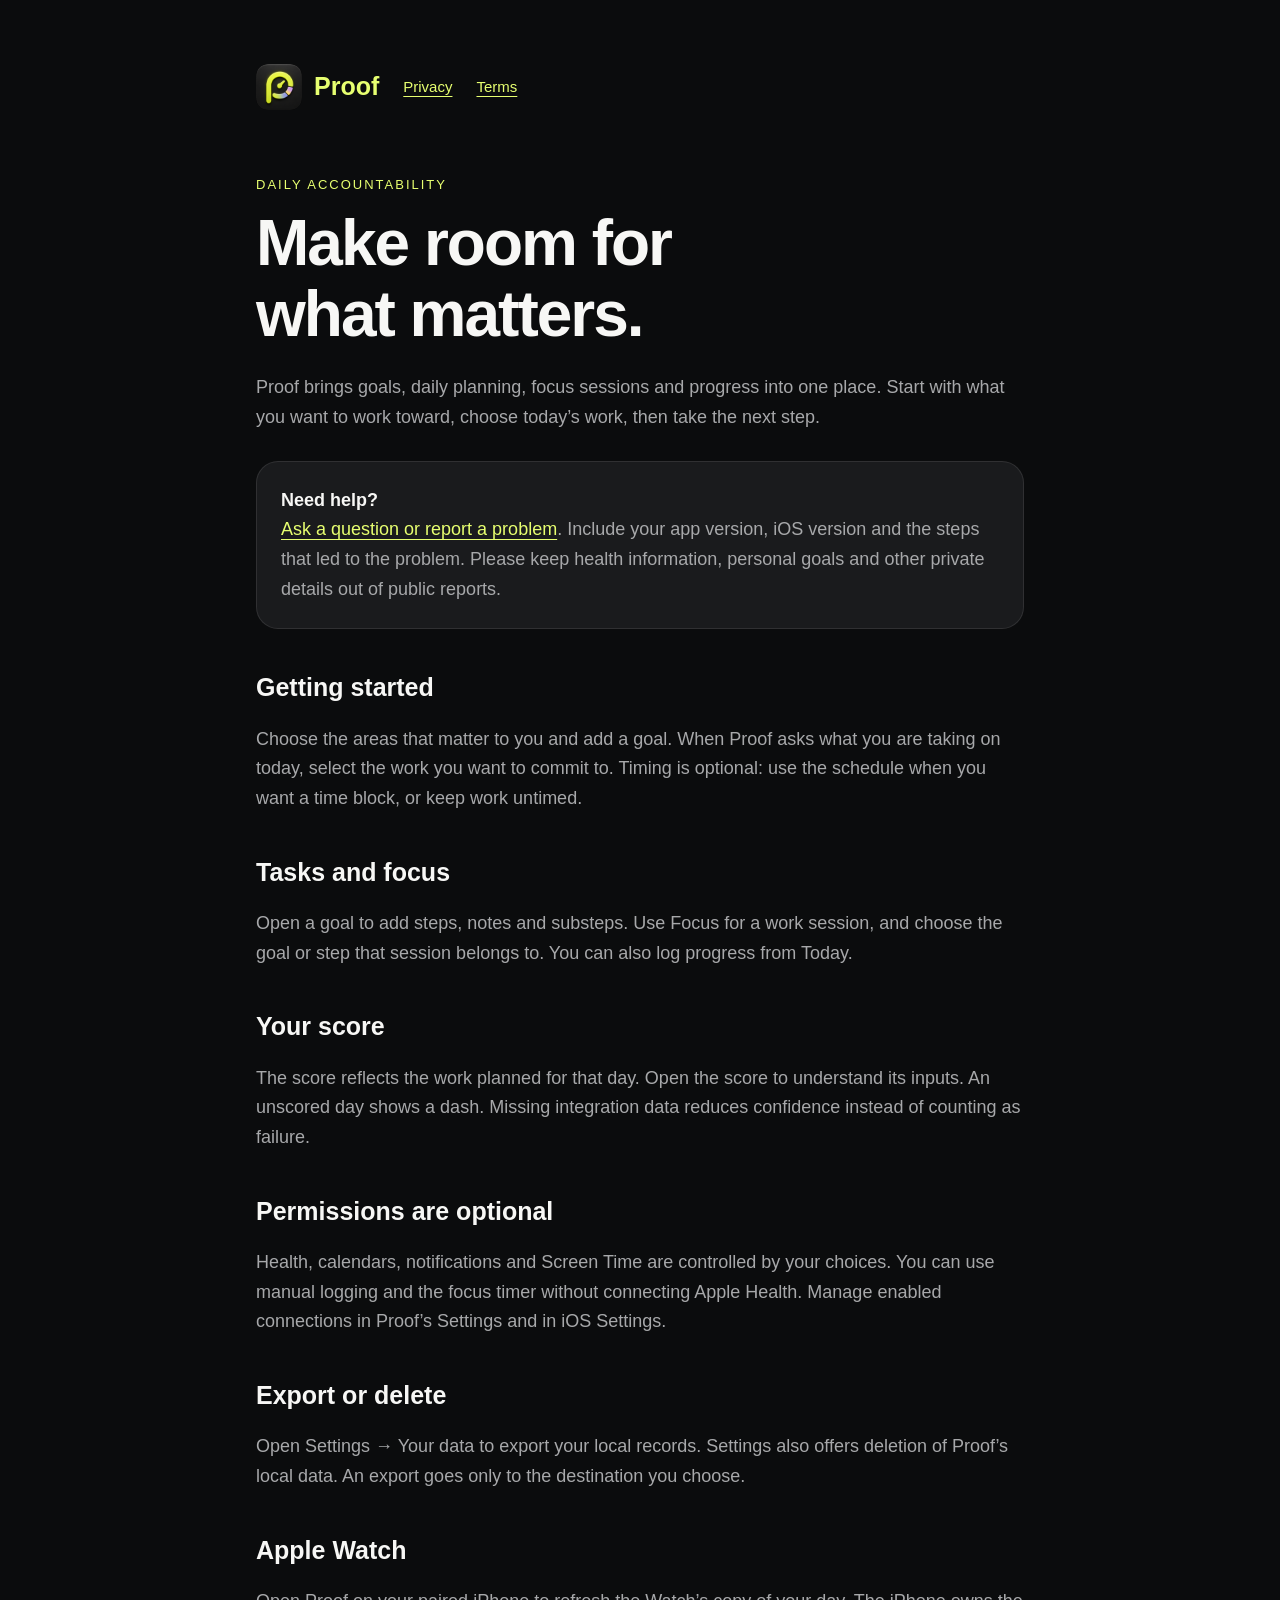
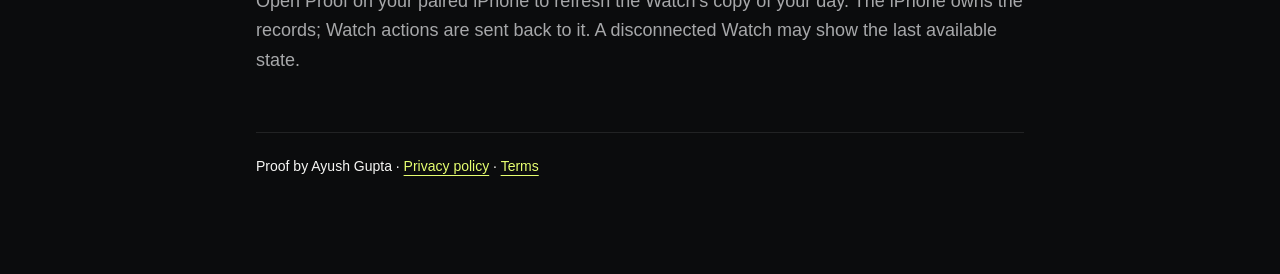
==== index.html @ e0ac576e "Publish Proof support and privacy pages" ====
<!doctype html><html lang="en"><head><meta charset="utf-8"><meta name="viewport" content="width=device-width,initial-scale=1"><title>Proof — Support</title><meta name="description" content="Support for Proof: Daily Accountability. Goals, planning, focus and useful nudges."><link rel="stylesheet" href="style.css"></head><body><main><nav><a class="brand" href="./"><img src="icon.png" alt="">Proof</a><a href="privacy.html">Privacy</a><a href="terms.html">Terms</a></nav><p class="eyebrow">Daily accountability</p><h1>Make room for<br>what matters.</h1><p>Proof brings goals, daily planning, focus sessions and progress into one place. Start with what you want to work toward, choose today’s work, then take the next step.</p><div class="card"><p><strong>Need help?</strong><br><a href="https://github.com/ayushgml/proof-support/issues/new">Ask a question or report a problem</a>. Include your app version, iOS version and the steps that led to the problem. Please keep health information, personal goals and other private details out of public reports.</p></div><h2>Getting started</h2><p>Choose the areas that matter to you and add a goal. When Proof asks what you are taking on today, select the work you want to commit to. Timing is optional: use the schedule when you want a time block, or keep work untimed.</p><h2>Tasks and focus</h2><p>Open a goal to add steps, notes and substeps. Use Focus for a work session, and choose the goal or step that session belongs to. You can also log progress from Today.</p><h2>Your score</h2><p>The score reflects the work planned for that day. Open the score to understand its inputs. An unscored day shows a dash. Missing integration data reduces confidence instead of counting as failure.</p><h2>Permissions are optional</h2><p>Health, calendars, notifications and Screen Time are controlled by your choices. You can use manual logging and the focus timer without connecting Apple Health. Manage enabled connections in Proof’s Settings and in iOS Settings.</p><h2>Export or delete</h2><p>Open Settings → Your data to export your local records. Settings also offers deletion of Proof’s local data. An export goes only to the destination you choose.</p><h2>Apple Watch</h2><p>Open Proof on your paired iPhone to refresh the Watch’s copy of your day. The iPhone owns the records; Watch actions are sent back to it. A disconnected Watch may show the last available state.</p><footer>Proof by Ayush Gupta · <a href="privacy.html">Privacy policy</a> · <a href="terms.html">Terms</a></footer></main></body></html>
---- style.css ----
:root{color-scheme:dark;--bg:#0b0c0d;--text:#f7f7f5;--muted:#a7a8aa;--lime:#e7ff70}*{box-sizing:border-box}body{margin:0;background:var(--bg);color:var(--text);font:18px/1.65 -apple-system,BlinkMacSystemFont,"Segoe UI",sans-serif}main{max-width:820px;margin:auto;padding:64px 26px 96px}nav{display:flex;align-items:center;gap:24px;margin-bottom:64px}nav a{font-size:15px}a{color:var(--lime);text-underline-offset:4px}a:hover{color:#fff}.brand{display:flex;gap:12px;align-items:center;font-weight:750;text-decoration:none;font-size:25px}img{width:46px;height:46px;border-radius:12px}h1{font-size:clamp(40px,7vw,64px);line-height:1.1;letter-spacing:-2px;margin:0 0 24px}h2{font-size:25px;line-height:1.3;margin-top:42px}p,li{color:var(--muted)}.eyebrow{color:var(--lime);font-size:13px;letter-spacing:2px;text-transform:uppercase}.card{padding:24px;border:1px solid #ffffff18;border-radius:22px;background:#1a1b1d;margin:28px 0}.card p{margin:0}footer{border-top:1px solid #ffffff18;margin-top:56px;padding-top:22px;font-size:14px}strong{color:var(--text)}
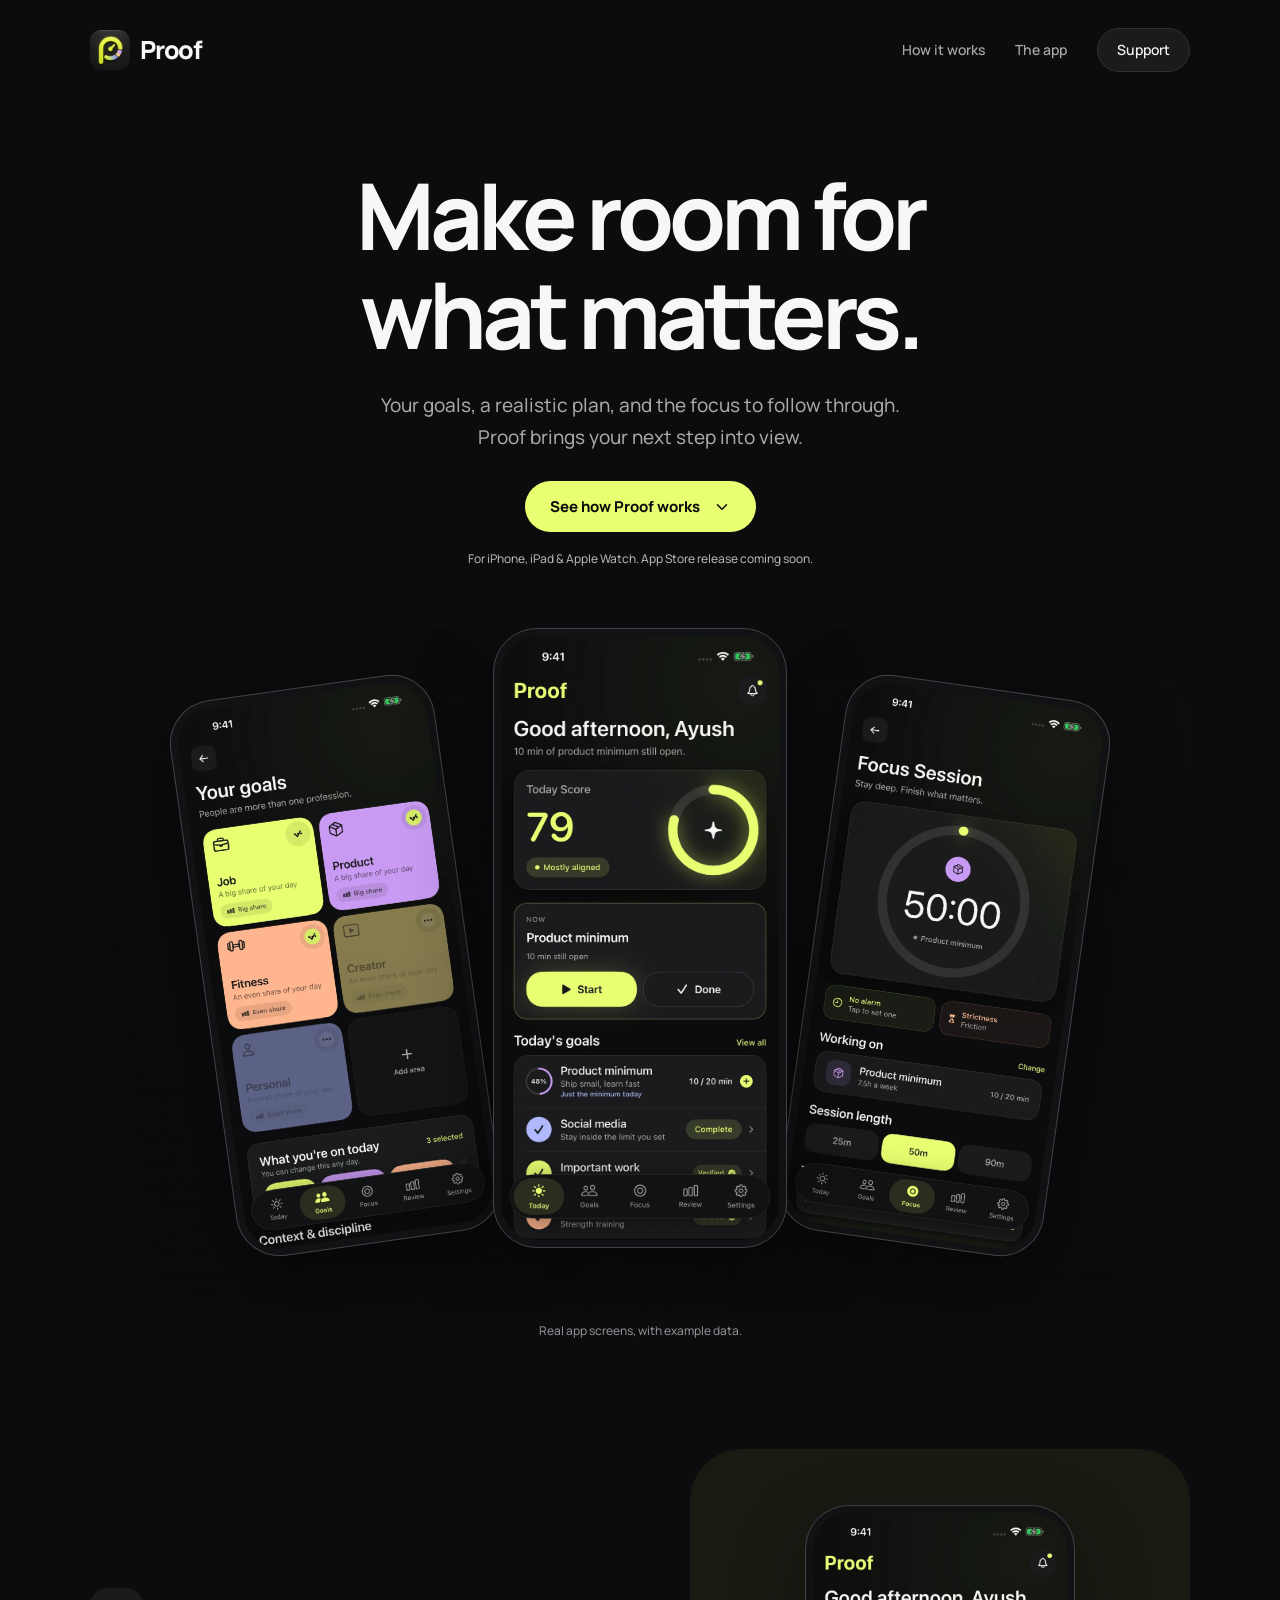
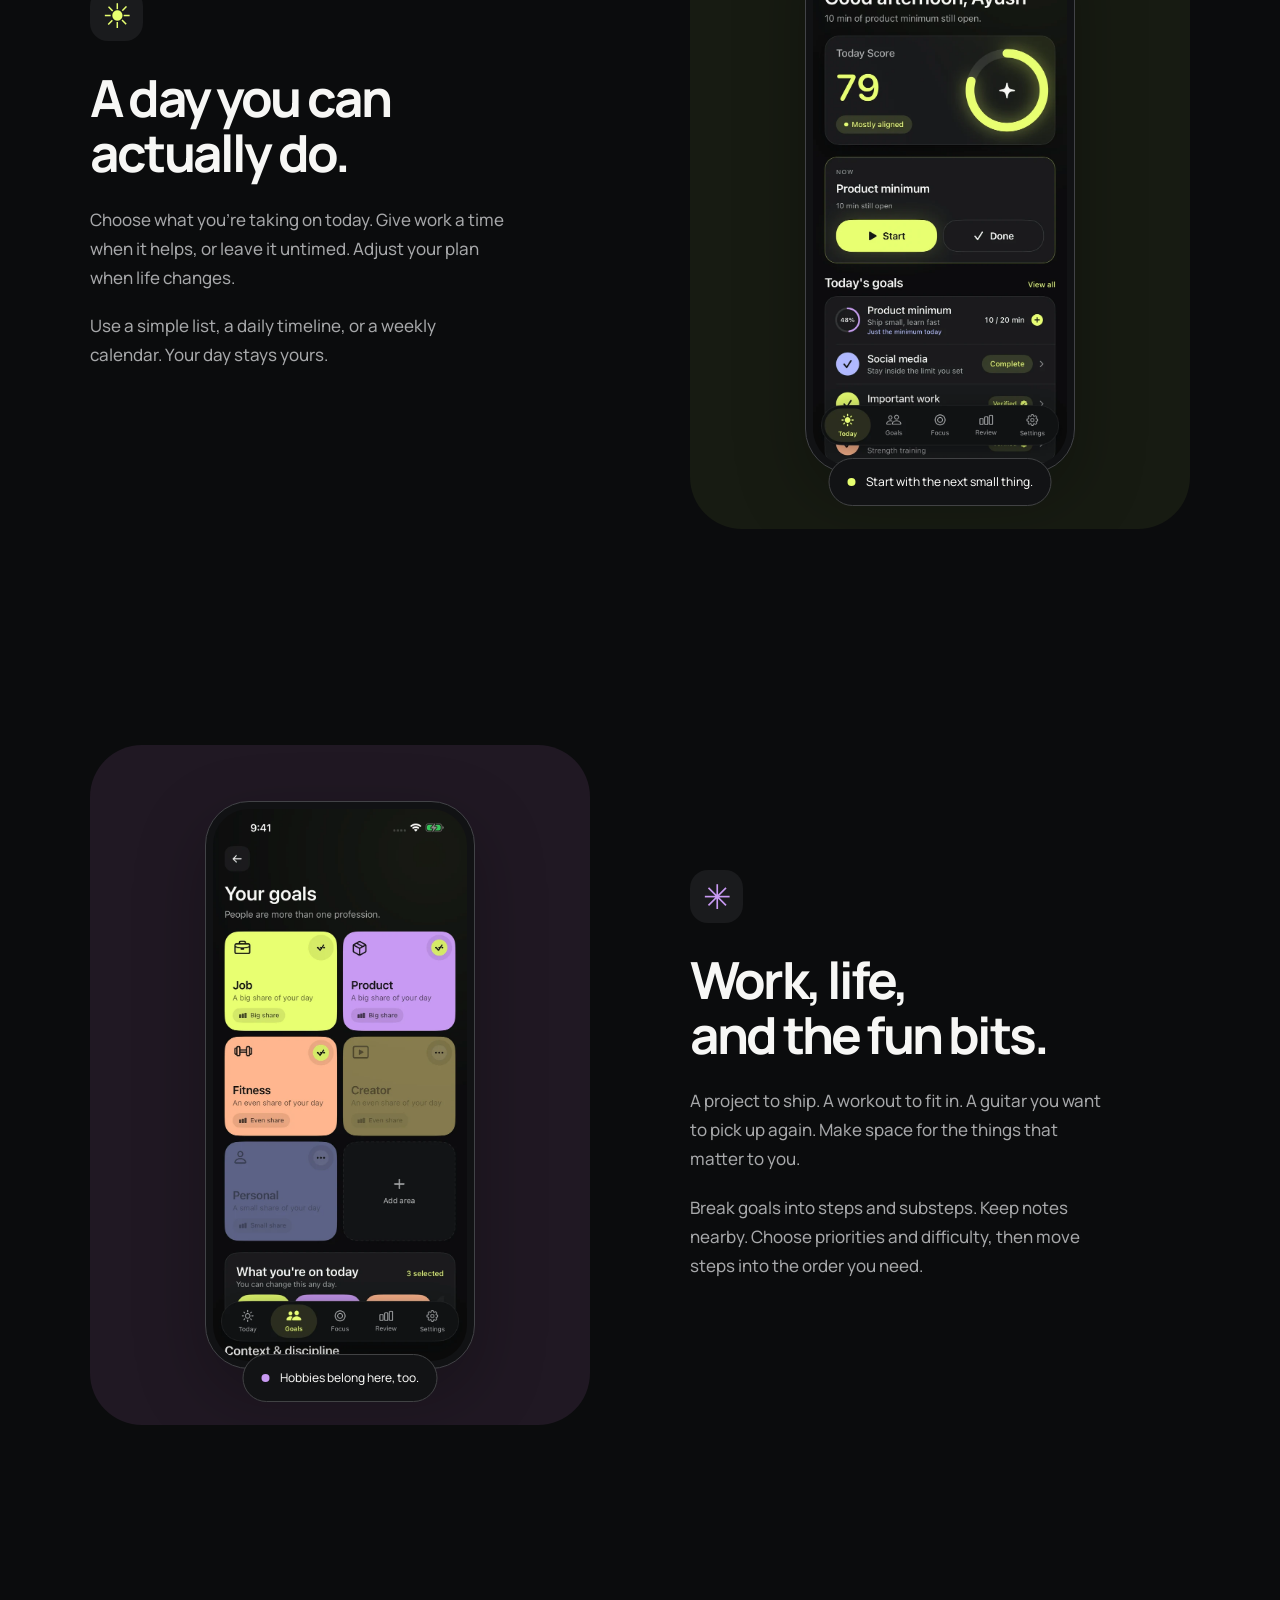
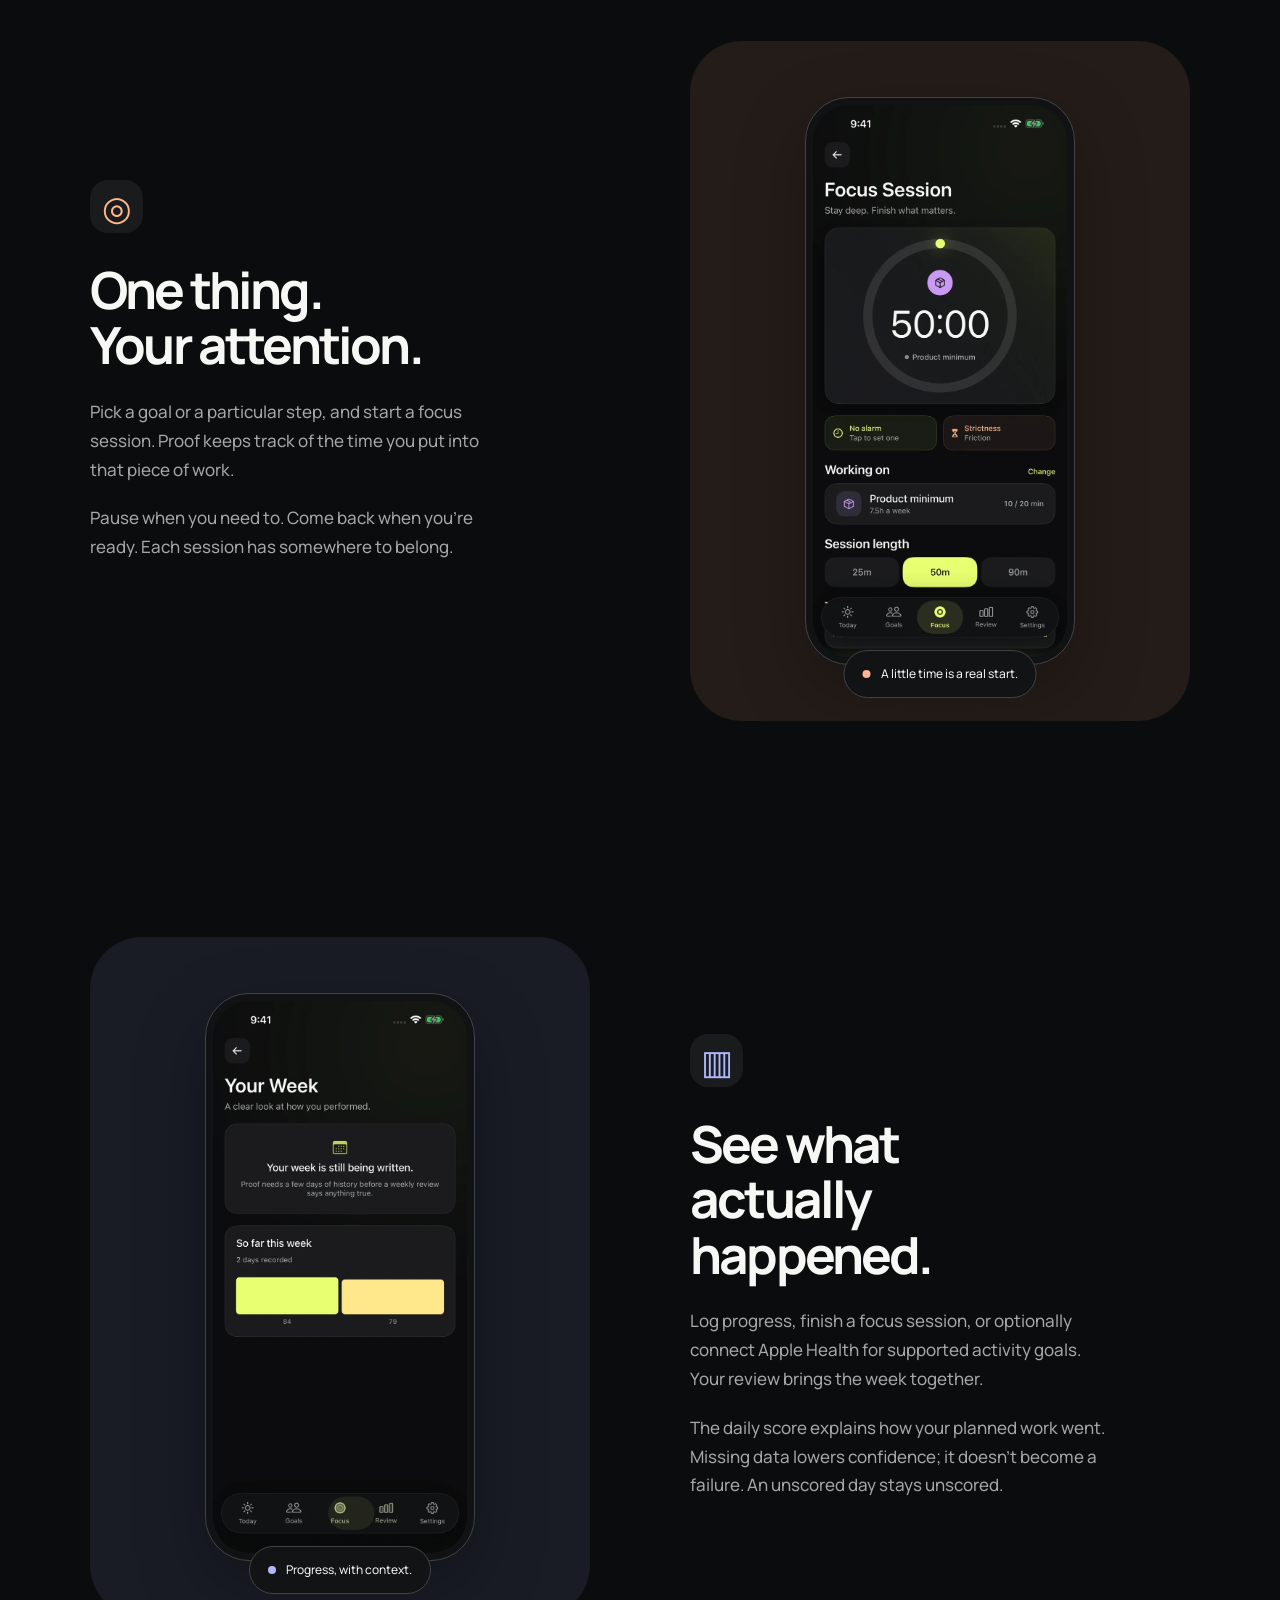
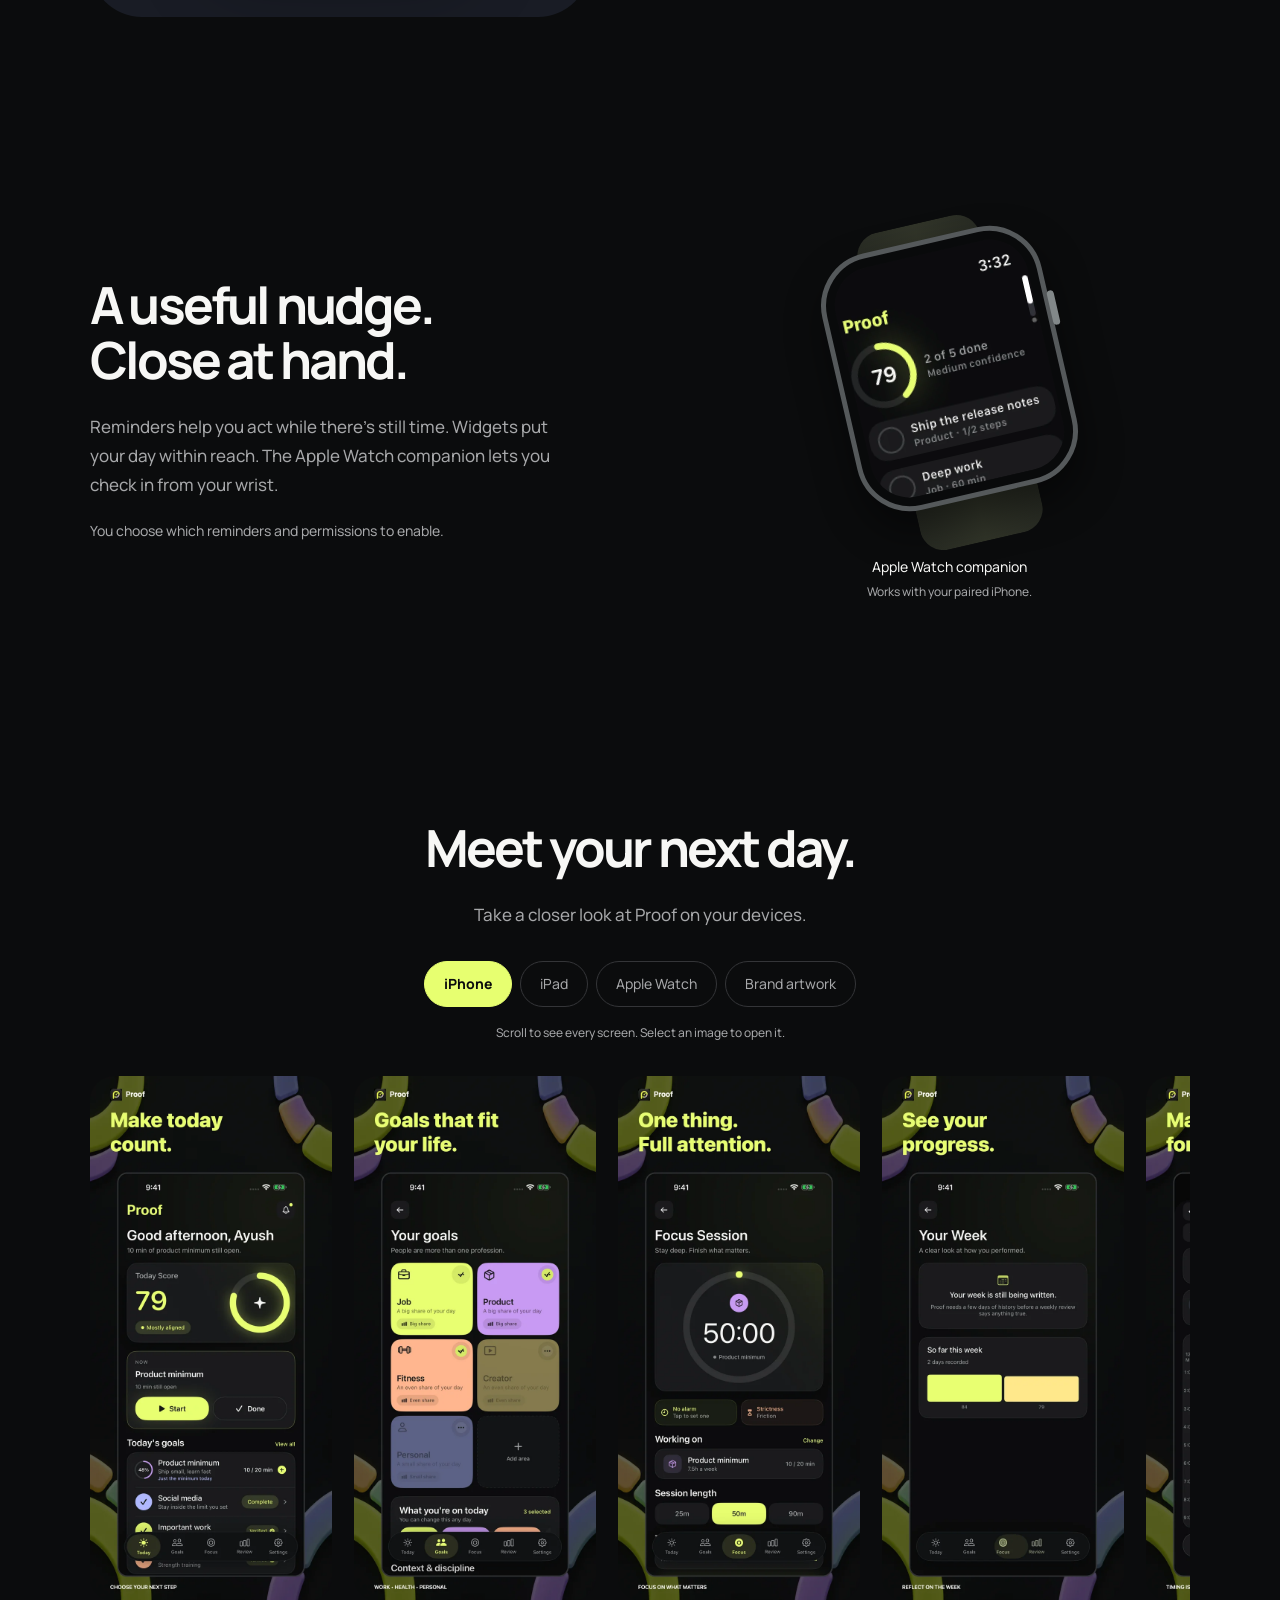
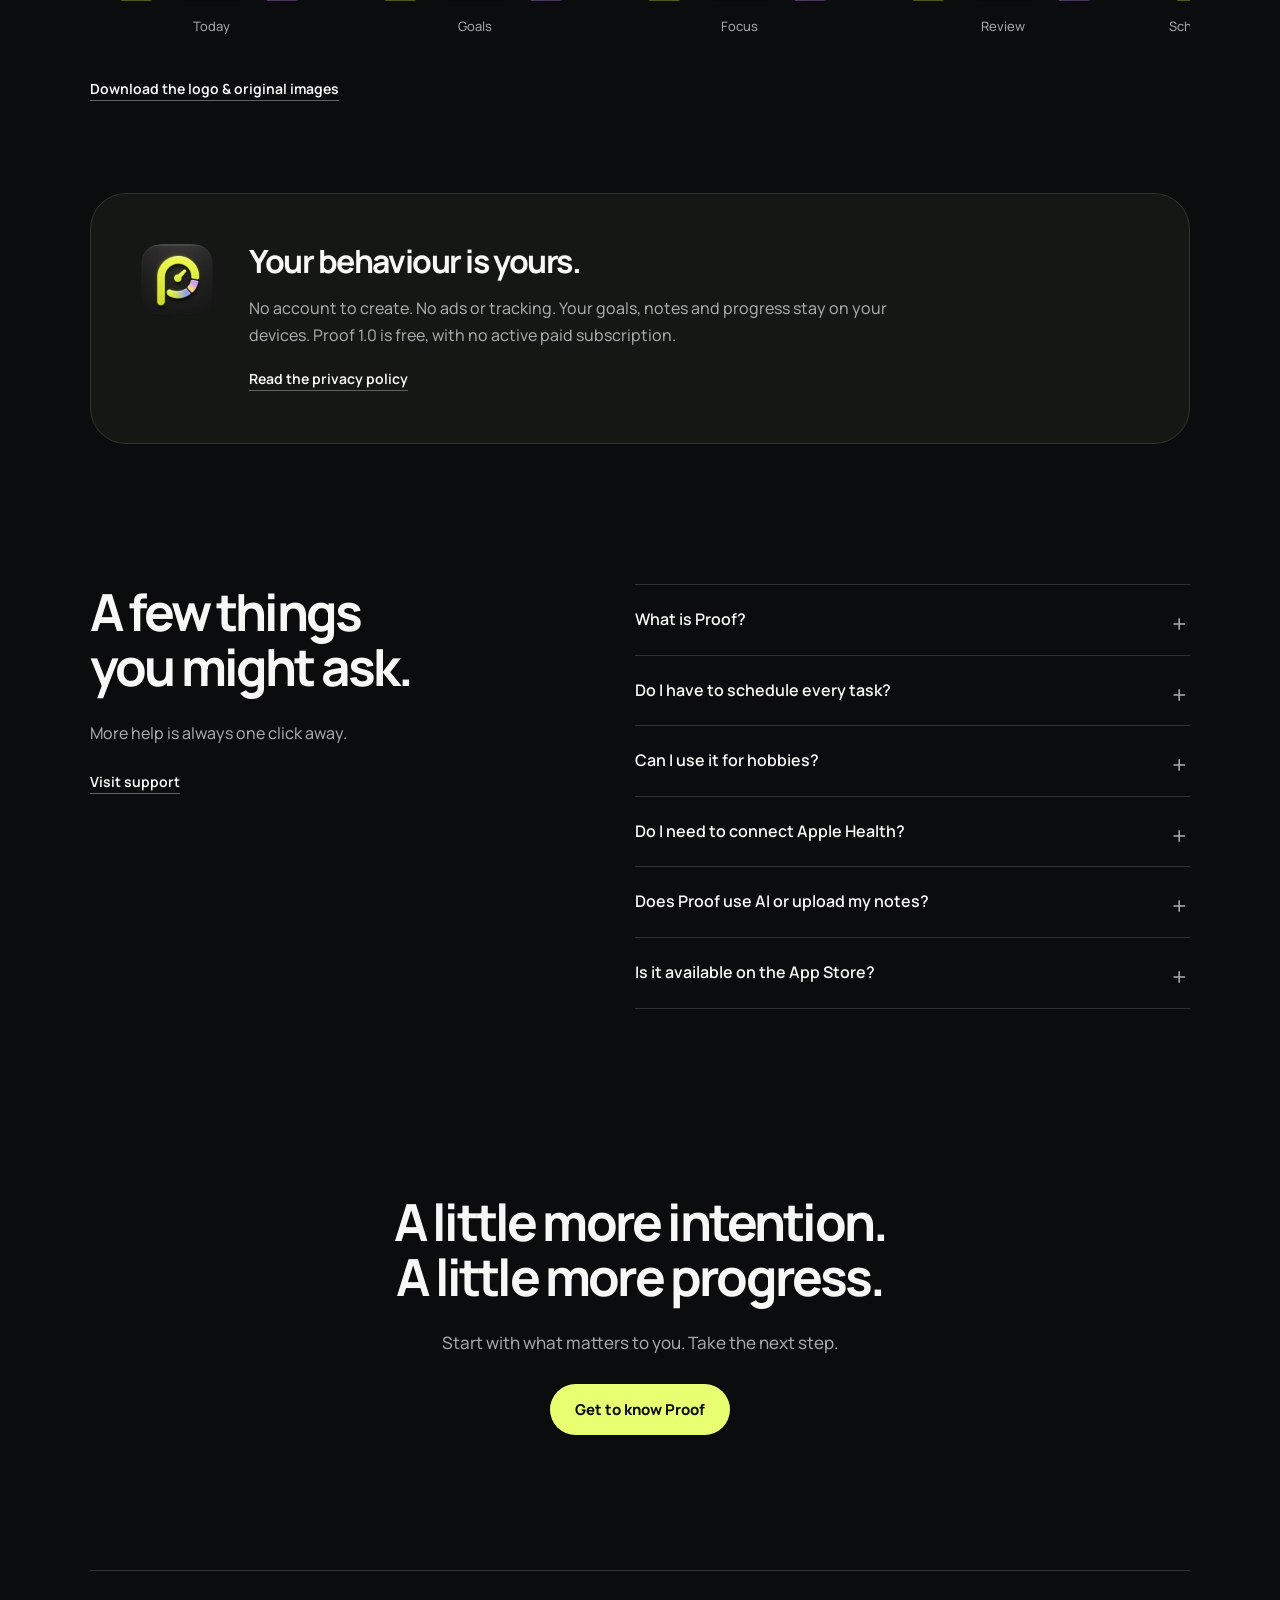
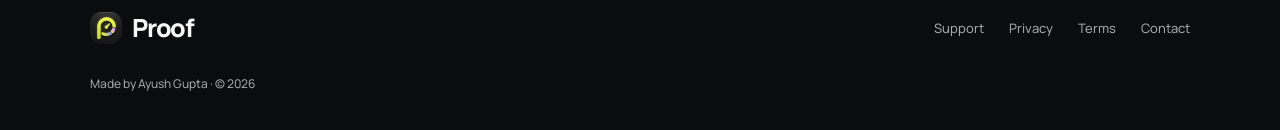
==== commit e37fc39a: "Publish Proof marketing site, device gallery and support pages Signed-off-by: Ayush <ayushgml@gmail." ====
--- a/index.html
+++ b/index.html
@@ -1 +1,9 @@
-<!doctype html><html lang="en"><head><meta charset="utf-8"><meta name="viewport" content="width=device-width,initial-scale=1"><title>Proof — Support</title><meta name="description" content="Support for Proof: Daily Accountability. Goals, planning, focus and useful nudges."><link rel="stylesheet" href="style.css"></head><body><main><nav><a class="brand" href="./"><img src="icon.png" alt="">Proof</a><a href="privacy.html">Privacy</a><a href="terms.html">Terms</a></nav><p class="eyebrow">Daily accountability</p><h1>Make room for<br>what matters.</h1><p>Proof brings goals, daily planning, focus sessions and progress into one place. Start with what you want to work toward, choose today’s work, then take the next step.</p><div class="card"><p><strong>Need help?</strong><br><a href="https://github.com/ayushgml/proof-support/issues/new">Ask a question or report a problem</a>. Include your app version, iOS version and the steps that led to the problem. Please keep health information, personal goals and other private details out of public reports.</p></div><h2>Getting started</h2><p>Choose the areas that matter to you and add a goal. When Proof asks what you are taking on today, select the work you want to commit to. Timing is optional: use the schedule when you want a time block, or keep work untimed.</p><h2>Tasks and focus</h2><p>Open a goal to add steps, notes and substeps. Use Focus for a work session, and choose the goal or step that session belongs to. You can also log progress from Today.</p><h2>Your score</h2><p>The score reflects the work planned for that day. Open the score to understand its inputs. An unscored day shows a dash. Missing integration data reduces confidence instead of counting as failure.</p><h2>Permissions are optional</h2><p>Health, calendars, notifications and Screen Time are controlled by your choices. You can use manual logging and the focus timer without connecting Apple Health. Manage enabled connections in Proof’s Settings and in iOS Settings.</p><h2>Export or delete</h2><p>Open Settings → Your data to export your local records. Settings also offers deletion of Proof’s local data. An export goes only to the destination you choose.</p><h2>Apple Watch</h2><p>Open Proof on your paired iPhone to refresh the Watch’s copy of your day. The iPhone owns the records; Watch actions are sent back to it. A disconnected Watch may show the last available state.</p><footer>Proof by Ayush Gupta · <a href="privacy.html">Privacy policy</a> · <a href="terms.html">Terms</a></footer></main></body></html>
+<!doctype html>
+<html lang="en"><head><meta charset="utf-8"><meta name="viewport" content="width=device-width,initial-scale=1"><meta name="theme-color" content="#0B0C0D">
+<title>Proof — Make room for what matters.</title><meta name="description" content="Goals, daily planning, focus sessions and useful nudges in one private app for iPhone, iPad and Apple Watch."><link rel="canonical" href="https://proof.itsayush.dev/">
+<meta property="og:title" content="Proof — Make room for what matters."><meta property="og:description" content="Goals, daily planning, focus sessions and useful nudges in one private app for iPhone, iPad and Apple Watch."><meta property="og:type" content="website"><meta property="og:url" content="https://proof.itsayush.dev/"><meta property="og:image" content="https://proof.itsayush.dev/assets/social.png"><meta name="twitter:card" content="summary_large_image">
+<link rel="icon" href="/assets/favicon.png" type="image/png"><link rel="apple-touch-icon" href="/assets/apple-touch-icon.png"><link rel="preload" href="/assets/fonts/manrope.ttf" as="font" type="font/ttf" crossorigin><link rel="stylesheet" href="/style.css"><script defer src="/site.js"></script></head><body>
+<a class="skip-link" href="#main">Skip to content</a><header class="site-header wrap"><a class="brand" href="/" aria-label="Proof home"><img src="/assets/icon.webp" width="40" height="40" alt="">Proof</a><nav aria-label="Main navigation"><a href="/#how-it-works">How it works</a><a href="/#screens">The app</a><a class="nav-support" href="/support.html">Support</a></nav></header><main id="main"><section class="hero wrap" aria-labelledby="hero-title"><h1 id="hero-title">Make room for<br>what matters.</h1><p class="hero-description">Your goals, a realistic plan, and the focus to follow through.<br class="desktop-break"> Proof brings your next step into view.</p><a class="button primary" href="#how-it-works">See how Proof works <svg width="18" height="18" viewBox="0 0 24 24" aria-hidden="true"><path d="m6 9 6 6 6-6"/></svg></a><p class="release-note">For iPhone, iPad &amp; Apple Watch. App Store release coming soon.</p><div class="hero-stage"><img class="hero-art" src="/assets/brand-artwork.webp" width="1400" height="2100" alt="" fetchpriority="high"><div class="phone hero-phone side-phone left-phone"><img src="/assets/screens/iphone-02-goals.webp" width="700" height="1521" alt="Proof Goals, with work, fitness and personal goals" fetchpriority=high></div><div class="phone hero-phone main-phone"><img src="/assets/screens/iphone-01-today.webp" width="700" height="1521" alt="Proof Today, showing today’s score and next piece of work" fetchpriority=high></div><div class="phone hero-phone side-phone right-phone"><img src="/assets/screens/iphone-03-focus.webp" width="700" height="1521" alt="Proof Focus, with a session linked to a specific goal" fetchpriority=high></div></div><p class="screen-note">Real app screens, with example data.</p></section><section id=how-it-works class="feature  wrap" aria-labelledby="plan-title"><div class="feature-copy"><span class="feature-symbol lime" aria-hidden="true">☀</span><h2 id="plan-title">A day you can<br>actually do.</h2><p>Choose what you’re taking on today. Give work a time when it helps, or leave it untimed. Adjust your plan when life changes.</p><p>Use a simple list, a daily timeline, or a weekly calendar. Your day stays yours.</p></div><div class="screen-stage plan-stage"><div class="phone feature-phone"><img src="/assets/screens/iphone-01-today.webp" width="700" height="1521" alt="Today's plan in Proof, with a next action and progress for each goal" loading=lazy></div><div class="annotation"><span class="annotation-dot lime-dot"></span>Start with the next small thing.</div></div></section><section  class="feature reverse wrap" aria-labelledby="goals-title"><div class="feature-copy"><span class="feature-symbol lavender" aria-hidden="true">✳</span><h2 id="goals-title">Work, life,<br>and the fun bits.</h2><p>A project to ship. A workout to fit in. A guitar you want to pick up again. Make space for the things that matter to you.</p><p>Break goals into steps and substeps. Keep notes nearby. Choose priorities and difficulty, then move steps into the order you need.</p></div><div class="screen-stage goals-stage"><div class="phone feature-phone"><img src="/assets/screens/iphone-02-goals.webp" width="700" height="1521" alt="Proof Goals organised into areas including professional work and fitness" loading=lazy></div><div class="annotation"><span class="annotation-dot lavender-dot"></span>Hobbies belong here, too.</div></div></section><section  class="feature  wrap" aria-labelledby="focus-title"><div class="feature-copy"><span class="feature-symbol peach" aria-hidden="true">◎</span><h2 id="focus-title">One thing.<br>Your attention.</h2><p>Pick a goal or a particular step, and start a focus session. Proof keeps track of the time you put into that piece of work.</p><p>Pause when you need to. Come back when you’re ready. Each session has somewhere to belong.</p></div><div class="screen-stage focus-stage"><div class="phone feature-phone"><img src="/assets/screens/iphone-03-focus.webp" width="700" height="1521" alt="Proof’s focus session screen showing a timer and the selected goal" loading=lazy></div><div class="annotation"><span class="annotation-dot peach-dot"></span>A little time is a real start.</div></div></section><section  class="feature reverse wrap" aria-labelledby="review-title"><div class="feature-copy"><span class="feature-symbol periwinkle" aria-hidden="true">▥</span><h2 id="review-title">See what<br>actually happened.</h2><p>Log progress, finish a focus session, or optionally connect Apple Health for supported activity goals. Your review brings the week together.</p><p>The daily score explains how your planned work went. Missing data lowers confidence; it doesn’t become a failure. An unscored day stays unscored.</p></div><div class="screen-stage review-stage"><div class="phone feature-phone"><img src="/assets/screens/iphone-04-review.webp" width="700" height="1521" alt="Proof Review, with a weekly progress chart and explanations" loading=lazy></div><div class="annotation"><span class="annotation-dot periwinkle-dot"></span>Progress, with context.</div></div></section><section class="close-by wrap" aria-labelledby="close-title"><div><h2 id="close-title">A useful nudge.<br>Close at hand.</h2><p>Reminders help you act while there’s still time. Widgets put your day within reach. The Apple Watch companion lets you check in from your wrist.</p><p class="muted">You choose which reminders and permissions to enable.</p></div><div class="watch-scene"><div class="watch-strap"></div><div class="watch-frame"><img src="/assets/screens/watch-01-today.webp" width="416" height="496" loading="lazy" alt="Proof on Apple Watch, showing today’s score and progress"></div><p>Apple Watch companion<br><span>Works with your paired iPhone.</span></p></div></section>
+<section id="screens" class="gallery-section wrap" aria-labelledby="screens-title"><div class="section-heading"><h2 id="screens-title">Meet your next day.</h2><p>Take a closer look at Proof on your devices.</p></div><div class="gallery-controls" role="group" aria-label="Choose screenshots"><button type="button" data-gallery="iphone" aria-pressed="true">iPhone</button><button type="button" data-gallery="ipad" aria-pressed="false">iPad</button><button type="button" data-gallery="watch" aria-pressed="false">Apple Watch</button><button type="button" data-gallery="artwork" aria-pressed="false">Brand artwork</button></div><p class="gallery-hint">Scroll to see every screen. Select an image to open it.</p><div class="gallery iphone-gallery" role="group" data-gallery-panel="iphone" aria-label="iPhone screenshots"><a href="/assets/posters/iphone-01-today.webp"><img src="/assets/posters/iphone-01-today.webp" width="650" height="1412" loading="lazy" alt="iPhone: Today"><span>Today</span></a><a href="/assets/posters/iphone-02-goals.webp"><img src="/assets/posters/iphone-02-goals.webp" width="650" height="1412" loading="lazy" alt="iPhone: Goals"><span>Goals</span></a><a href="/assets/posters/iphone-03-focus.webp"><img src="/assets/posters/iphone-03-focus.webp" width="650" height="1412" loading="lazy" alt="iPhone: Focus"><span>Focus</span></a><a href="/assets/posters/iphone-04-review.webp"><img src="/assets/posters/iphone-04-review.webp" width="650" height="1412" loading="lazy" alt="iPhone: Review"><span>Review</span></a><a href="/assets/posters/iphone-05-schedule.webp"><img src="/assets/posters/iphone-05-schedule.webp" width="650" height="1412" loading="lazy" alt="iPhone: Schedule · empty example week"><span>Schedule · empty example week</span></a></div><div class="gallery ipad-gallery" role="group" data-gallery-panel="ipad" aria-label="iPad screenshots"><a href="/assets/posters/ipad-01-today.webp"><img src="/assets/posters/ipad-01-today.webp" width="900" height="1200" loading="lazy" alt="iPad: Today"><span>Today</span></a><a href="/assets/posters/ipad-02-goals.webp"><img src="/assets/posters/ipad-02-goals.webp" width="900" height="1200" loading="lazy" alt="iPad: Goals"><span>Goals</span></a><a href="/assets/posters/ipad-03-focus.webp"><img src="/assets/posters/ipad-03-focus.webp" width="900" height="1200" loading="lazy" alt="iPad: Focus"><span>Focus</span></a><a href="/assets/posters/ipad-04-review.webp"><img src="/assets/posters/ipad-04-review.webp" width="900" height="1200" loading="lazy" alt="iPad: Review"><span>Review</span></a><a href="/assets/posters/ipad-05-schedule.webp"><img src="/assets/posters/ipad-05-schedule.webp" width="900" height="1200" loading="lazy" alt="iPad: Schedule · empty example week"><span>Schedule · empty example week</span></a></div><div class="gallery watch-gallery" role="group" data-gallery-panel="watch" aria-label="Apple Watch screenshots"><a href="/assets/posters/watch-01-today.webp"><img src="/assets/posters/watch-01-today.webp" width="416" height="496" loading="lazy" alt="Apple Watch: Your day, at a glance"><span>Your day, at a glance</span></a></div><div class="gallery artwork-gallery" role="group" data-gallery-panel="artwork" aria-label="Proof brand artwork"><a href="/assets/brand-artwork.webp"><img src="/assets/brand-artwork.webp" width="1400" height="2100" loading="lazy" alt="Proof’s generated brand artwork: satin lime curves on a dark canvas"><span>Proof’s colour theme</span></a><a href="/icon.png"><img src="/icon.png" width="1024" height="1024" loading="lazy" alt="Proof’s app icon: a lime progress ring with pastel accents"><span>Proof app icon</span></a></div><a class="text-link press-link" href="/assets/proof-press-kit.zip" download>Download the logo &amp; original images</a></section>
+<section class="privacy-strip wrap" aria-labelledby="privacy-title"><img src="/assets/icon.webp" width="72" height="72" loading="lazy" alt=""><div><h2 id="privacy-title">Your behaviour is yours.</h2><p>No account to create. No ads or tracking. Your goals, notes and progress stay on your devices. Proof 1.0 is free, with no active paid subscription.</p><a class="text-link" href="/privacy.html">Read the privacy policy</a></div></section>
+<section class="faq wrap" aria-labelledby="faq-title"><div><h2 id="faq-title">A few things<br>you might ask.</h2><p>More help is always one click away.</p><a class="text-link" href="/support.html">Visit support</a></div><div class="questions"><details><summary>What is Proof?</summary><p>Proof is a personal accountability app for choosing goals, planning your day, focusing on a task, understanding progress and receiving useful nudges. It’s built for iPhone and iPad, with an Apple Watch companion.</p></details><details><summary>Do I have to schedule every task?</summary><p>No. Give tasks a time if a calendar helps you, or leave them untimed. You can plan your day as a list, a timeline or a weekly grid.</p></details><details><summary>Can I use it for hobbies?</summary><p>Yes. Creative projects, learning and personal interests belong alongside work and fitness. You decide what goes into today’s plan.</p></details><details><summary>Do I need to connect Apple Health?</summary><p>No. You can log progress manually and use focus sessions. Health, calendar, notification and Screen Time permissions are optional and remain under your control.</p></details><details><summary>Does Proof use AI or upload my notes?</summary><p>Proof 1.0 does not use an AI service or upload your goals and notes to the developer. It works locally on your devices. Apple Watch exchanges summaries with your paired iPhone. Apple’s device backups follow your Apple settings.</p></details><details><summary>Is it available on the App Store?</summary><p>Proof 1.0 has been submitted and is waiting for Apple’s review. The App Store release is coming soon. It will be free, with no active paid subscription.</p></details></div></section><section class="closing wrap"><h2>A little more intention.<br>A little more progress.</h2><p>Start with what matters to you. Take the next step.</p><a class="button primary" href="/support.html">Get to know Proof</a></section></main><footer class="site-footer wrap"><a class="brand" href="/"><img src="/assets/icon.webp" width="32" height="32" alt="">Proof</a><nav aria-label="Footer"><a href="/support.html">Support</a><a href="/privacy.html">Privacy</a><a href="/terms.html">Terms</a><a href="mailto:ayushgml@gmail.com?subject=Proof%20support">Contact</a></nav><p>Made by <a href="https://itsayush.dev">Ayush Gupta</a> · © 2026</p></footer></body></html>
--- a/style.css
+++ b/style.css
@@ -1 +1,9 @@
-:root{color-scheme:dark;--bg:#0b0c0d;--text:#f7f7f5;--muted:#a7a8aa;--lime:#e7ff70}*{box-sizing:border-box}body{margin:0;background:var(--bg);color:var(--text);font:18px/1.65 -apple-system,BlinkMacSystemFont,"Segoe UI",sans-serif}main{max-width:820px;margin:auto;padding:64px 26px 96px}nav{display:flex;align-items:center;gap:24px;margin-bottom:64px}nav a{font-size:15px}a{color:var(--lime);text-underline-offset:4px}a:hover{color:#fff}.brand{display:flex;gap:12px;align-items:center;font-weight:750;text-decoration:none;font-size:25px}img{width:46px;height:46px;border-radius:12px}h1{font-size:clamp(40px,7vw,64px);line-height:1.1;letter-spacing:-2px;margin:0 0 24px}h2{font-size:25px;line-height:1.3;margin-top:42px}p,li{color:var(--muted)}.eyebrow{color:var(--lime);font-size:13px;letter-spacing:2px;text-transform:uppercase}.card{padding:24px;border:1px solid #ffffff18;border-radius:22px;background:#1a1b1d;margin:28px 0}.card p{margin:0}footer{border-top:1px solid #ffffff18;margin-top:56px;padding-top:22px;font-size:14px}strong{color:var(--text)}
+@font-face{font-family:Manrope;src:url('/assets/fonts/manrope.ttf') format('truetype');font-style:normal;font-weight:200 800;font-display:swap}
+:root{color-scheme:dark;--canvas:#0b0c0d;--surface:#1a1b1d;--text:#f7f7f5;--secondary:#a7a8aa;--lime:#e7ff70;--lavender:#c99af3;--peach:#ffb58d;--periwinkle:#aeb8ff}
+*{box-sizing:border-box}html{scroll-behavior:smooth;scroll-padding-top:36px}body{margin:0;background:var(--canvas);color:var(--text);font-family:Manrope,sans-serif;font-weight:450;font-size:17px;line-height:1.7}a{color:inherit;text-decoration:none}button{font:inherit}img{display:block;max-width:100%;height:auto}svg{fill:none;stroke:currentColor;stroke-width:2;stroke-linecap:round;stroke-linejoin:round}p{max-width:64ch;margin:0 0 20px;color:var(--secondary)}h1,h2,h3{font-weight:720;line-height:1.08;letter-spacing:-.055em;margin:0 0 25px}h1{font-size:clamp(54px,7.2vw,100px)}h2{font-size:clamp(37px,4vw,56px)}h3{font-size:25px;letter-spacing:-.035em}a:focus-visible,button:focus-visible,summary:focus-visible{outline:3px solid var(--lime);outline-offset:6px;border-radius:4px}[hidden]{display:none!important}.wrap{width:min(1100px,calc(100% - 64px));margin-inline:auto}.skip-link{position:fixed;top:-100px;left:20px;z-index:30;padding:12px 20px;background:var(--lime);color:var(--canvas)}.skip-link:focus{top:15px}.site-header{display:flex;justify-content:space-between;align-items:center;padding-block:28px}.brand{display:inline-flex;align-items:center;gap:10px;font-weight:800;font-size:25px;letter-spacing:-.05em}.brand img{border-radius:11px}.site-header nav{display:flex;align-items:center;gap:30px;font-size:14px;font-weight:550}.site-header nav>a:not(.nav-support){color:var(--secondary)}.site-header nav>a:hover{color:var(--text)}.nav-support{background:var(--surface);border:1px solid #303133;border-radius:24px;padding:9px 19px}.hero{text-align:center;padding-top:66px}.hero h1{margin-bottom:24px}.hero-description{font-size:19px;margin:0 auto 28px;line-height:1.7;max-width:56ch}.button{display:inline-flex;align-items:center;justify-content:center;gap:13px;padding:15px 25px;border-radius:999px;font-size:15px;font-weight:750;line-height:1.4}.primary{background:var(--lime);color:var(--canvas)}.primary:hover{background:#d8f45d}.release-note{font-size:12px;margin:17px auto 0;color:#b7b8ba}.hero-stage{position:relative;display:flex;align-items:flex-start;justify-content:center;gap:24px;height:685px;margin-top:58px;isolation:isolate}.hero-art{position:absolute;z-index:-2;inset:-40px -70px auto;width:calc(100% + 140px);height:760px;max-width:none;object-fit:cover;object-position:center 48%;opacity:.32;mask-image:linear-gradient(transparent,black 20%,black 65%,transparent)}.phone{padding:7px;border-radius:44px;background:#111214;border:1px solid #424347;box-shadow:0 28px 80px #0007}.phone>img{border-radius:36px;width:100%}.hero-phone{width:267px;flex-shrink:0}.main-phone{width:294px;margin-top:0;z-index:2}.side-phone{margin-top:57px}.left-phone{transform:rotate(-8deg)}.right-phone{transform:rotate(8deg)}.screen-note{font-size:12px;margin:0 auto;color:#929396}.feature{display:grid;grid-template-columns:1fr 1fr;gap:100px;align-items:center;padding-block:108px}.feature-copy{max-width:420px}.feature-copy p{font-size:17px}.feature-symbol{display:flex;width:53px;height:53px;border-radius:18px;align-items:center;justify-content:center;font-size:34px;line-height:1;background:var(--surface);margin-bottom:29px}.lime{color:var(--lime)}.lavender{color:var(--lavender)}.peach{color:var(--peach)}.periwinkle{color:var(--periwinkle)}.text-link{display:inline-block;font-size:14px;font-weight:650;text-decoration:underline;text-underline-offset:6px;text-decoration-color:#616263}.text-link:hover{color:var(--lime);text-decoration-color:currentColor}.reverse .feature-copy{grid-column:2;grid-row:1}.reverse .screen-stage{grid-column:1;grid-row:1}.screen-stage{position:relative;display:grid;place-items:center;min-height:680px;border-radius:52px;overflow:hidden}.plan-stage{background:#171b12}.goals-stage{background:#201823}.focus-stage{background:#241c18}.review-stage{background:#191c25}.feature-phone{width:270px;margin-block:42px;box-shadow:0 25px 70px #0004}.annotation{position:absolute;bottom:23px;left:50%;transform:translateX(-50%);white-space:nowrap;background:#121315;border:1px solid #414244;border-radius:999px;font-size:12px;color:var(--text);padding:13px 18px;display:flex;gap:10px;align-items:center}.annotation-dot{width:8px;height:8px;background:var(--lime);border-radius:50%;flex-shrink:0}.lavender-dot{background:var(--lavender)}.peach-dot{background:var(--peach)}.periwinkle-dot{background:var(--periwinkle)}.close-by{display:grid;grid-template-columns:1.1fr 1fr;gap:90px;align-items:center;padding:80px 0 130px}.close-by>div>p{max-width:45ch}.muted{font-size:14px}.watch-scene{position:relative;min-height:430px;display:flex;align-items:center;justify-content:center;flex-direction:column}.watch-strap{position:absolute;top:15px;bottom:90px;left:50%;transform:translateX(-50%) rotate(-13deg);width:125px;border-radius:24px;background:#292c24;background-image:linear-gradient(90deg,transparent,#8f986315,transparent)}.watch-frame{position:relative;background:#090a0b;border:5px solid #55595b;border-radius:54px;padding:9px;width:225px;transform:rotate(-13deg);box-shadow:0 20px 40px #0007}.watch-frame:after{content:'';position:absolute;right:-11px;top:73px;width:7px;height:35px;border-radius:4px;background:#828889}.watch-frame img{border-radius:39px}.watch-scene>p{position:relative;margin:55px 0 0;text-align:center;color:var(--text);font-size:14px}.watch-scene>p>span{color:var(--secondary);font-size:12px}.gallery-section{padding-top:55px;padding-bottom:90px}.section-heading{text-align:center}.section-heading p{margin:0 auto}.gallery-controls{display:flex;justify-content:center;gap:8px;margin:32px 0 16px;flex-wrap:wrap}.gallery-controls button{background:transparent;color:var(--secondary);font-size:14px;border:1px solid #343538;border-radius:999px;padding:10px 19px;cursor:pointer}.gallery-controls button[aria-pressed=true]{background:var(--lime);color:var(--canvas);border-color:var(--lime);font-weight:750}.gallery-hint{text-align:center;max-width:none;font-size:12px}.gallery{display:flex;gap:22px;overflow:auto;scroll-snap-type:x proximity;padding:12px 2px 28px;scrollbar-color:#666942 #151618;scrollbar-width:thin}.gallery>a{flex:0 0 242px;scroll-snap-align:start}.gallery>a>img{width:100%;border-radius:24px;background:var(--surface)}.gallery>a>span{display:block;padding-top:14px;text-align:center;font-size:13px;color:var(--secondary)}.ipad-gallery>a{flex-basis:330px}.watch-gallery>a{flex-basis:270px}.artwork-gallery>a{flex-basis:300px}.artwork-gallery>a>img{height:400px;object-fit:contain}.press-link{margin-top:12px}.privacy-strip{display:flex;gap:36px;padding:50px;background:#151714;border:1px solid #30342c;border-radius:36px;align-items:flex-start}.privacy-strip>img{border-radius:20px;flex-shrink:0}.privacy-strip h2{font-size:32px;letter-spacing:-.045em;margin-bottom:16px}.privacy-strip p{font-size:16px;margin-bottom:15px}.faq{display:grid;grid-template-columns:.9fr 1.1fr;gap:90px;padding-block:140px}.faq>div>p{font-size:16px}.questions{border-top:1px solid #303134}.questions details{border-bottom:1px solid #303134}.questions summary{position:relative;cursor:pointer;list-style:none;font-size:16px;font-weight:600;line-height:1.6;padding:22px 34px 22px 0}.questions summary::-webkit-details-marker{display:none}.questions summary:after{content:'+';position:absolute;right:4px;top:19px;font-size:25px;font-weight:400;color:var(--secondary)}.questions details[open]>summary:after{content:'−'}.questions details>p{font-size:15px;line-height:1.8;margin:0 26px 24px 0}.closing{padding:45px 0 135px;text-align:center}.closing p{margin:0 auto 26px}.site-footer{border-top:1px solid #303134;padding-block:36px;display:flex;align-items:center;flex-wrap:wrap;gap:24px}.site-footer nav{margin-left:auto;display:flex;gap:25px;font-size:13px;color:var(--secondary)}.site-footer>p{width:100%;max-width:none;margin:0;font-size:12px}.site-footer a:hover{color:var(--lime)}.document{max-width:760px;padding:70px 0 100px}.document h1{font-size:clamp(46px,6vw,70px)}.document .intro{font-size:19px;line-height:1.8}.document h2{font-size:28px;letter-spacing:-.035em;margin-top:50px;margin-bottom:16px;line-height:1.25}.document p{font-size:16px;line-height:1.85}.document p a,.document li a{color:var(--lime);text-decoration:underline;text-underline-offset:4px}.document .date{font-size:13px;margin-bottom:25px}.document .callout{border-left:3px solid var(--lime);padding:20px 25px;background:#151714;border-radius:0 18px 18px 0;margin:35px 0}.document .callout p{margin:0}.document .callout strong{color:var(--text)}.document ol,.document ul{color:var(--secondary);padding-left:24px;max-width:64ch;font-size:16px}.document li{margin-bottom:12px}.support-actions{display:flex;gap:12px;flex-wrap:wrap;margin:28px 0 44px}.secondary-button{background:var(--surface);border:1px solid #3d3e41}.document .support-actions a{text-decoration:none}.document .questions{margin-top:34px}.not-found{text-align:center;min-height:60vh}.not-found p{margin-inline:auto}
+@media(min-width:1400px){.hero-stage{height:700px}}
+@media(max-width:900px){.wrap{width:calc(100% - 48px)}.feature{gap:45px;padding-block:75px}.screen-stage{min-height:620px}.feature-phone{width:245px}.feature-copy p{font-size:16px}.close-by{gap:45px}.faq{gap:40px}.hero-stage{gap:15px;height:595px}.hero-phone{width:220px}.main-phone{width:255px}.privacy-strip{padding:36px;gap:25px}.hero-art{inset:-20px -24px auto;width:calc(100% + 48px)}}
+@media(max-width:640px){body{font-size:16px}.wrap{width:calc(100% - 40px)}.site-header{padding-block:20px}.brand{font-size:24px;gap:8px}.site-header .brand img{width:34px;height:34px}.site-header nav{gap:18px;font-size:12px}.site-header nav>a[href='/#screens']{display:none}.nav-support{padding:7px 12px}.hero{padding-top:42px}.hero h1{font-size:clamp(46px,12vw,65px);letter-spacing:-.065em}.hero-description{font-size:16px;max-width:32ch}.desktop-break{display:none}.release-note{max-width:30ch;font-size:11px;line-height:1.8}.hero-stage{height:555px;width:100%;gap:0;margin-top:38px;overflow:hidden}.hero-art{inset:0 -30px auto;width:calc(100% + 60px);height:550px;opacity:.42}.main-phone{width:238px;flex:0 0 238px;margin-top:0}.side-phone{position:absolute;width:188px;top:30px;z-index:-1;opacity:.8}.left-phone{left:calc(50% - 260px);transform:rotate(-12deg)}.right-phone{right:calc(50% - 260px);transform:rotate(12deg)}.phone{border-radius:34px;padding:5px}.phone>img{border-radius:28px}.screen-note{font-size:11px;margin-top:-13px}.feature{grid-template-columns:1fr;gap:32px;padding-block:58px}.feature-copy{max-width:100%}.feature h2{font-size:42px}.feature-copy p{max-width:36ch}.feature-symbol{margin-bottom:22px}.reverse .feature-copy,.reverse .screen-stage{grid-column:auto;grid-row:auto}.screen-stage{min-height:590px;border-radius:32px}.feature-phone{width:235px;margin-block:31px}.annotation{font-size:11px;bottom:19px;padding:11px 16px}.close-by{grid-template-columns:1fr;gap:15px;padding-top:42px;padding-bottom:65px}.close-by h2{font-size:42px}.watch-scene{min-height:400px}.gallery-section{padding-block:55px}.section-heading h2{font-size:37px}.gallery-controls{gap:7px;margin-top:26px}.gallery-controls button{font-size:12px;padding:9px 14px}.gallery>a{flex-basis:218px}.ipad-gallery>a{flex-basis:270px}.artwork-gallery>a{flex-basis:250px}.gallery{gap:16px}.gallery-hint{font-size:11px}.privacy-strip{padding:28px;display:block;border-radius:28px}.privacy-strip>img{width:56px;margin-bottom:25px}.privacy-strip h2{font-size:29px}.privacy-strip p{font-size:15px}.faq{grid-template-columns:1fr;gap:28px;padding-block:75px}.faq h2{font-size:39px}.questions summary{font-size:15px}.closing{padding-top:30px;padding-bottom:85px}.closing h2{font-size:37px}.site-footer{gap:22px}.site-footer nav{margin-left:0;width:100%;gap:24px}.document{padding-top:45px;padding-bottom:70px}.document .intro{font-size:17px}.document h2{font-size:25px}.document .callout{padding:18px}.document p,.document li{font-size:15px}}
+@media(prefers-reduced-motion:reduce){html{scroll-behavior:auto}}
+/* Clip rotated hero devices inside their presentation area at tablet widths. */
+.hero-stage{overflow:clip}.screen-note{position:relative;background:var(--canvas);padding-top:8px}
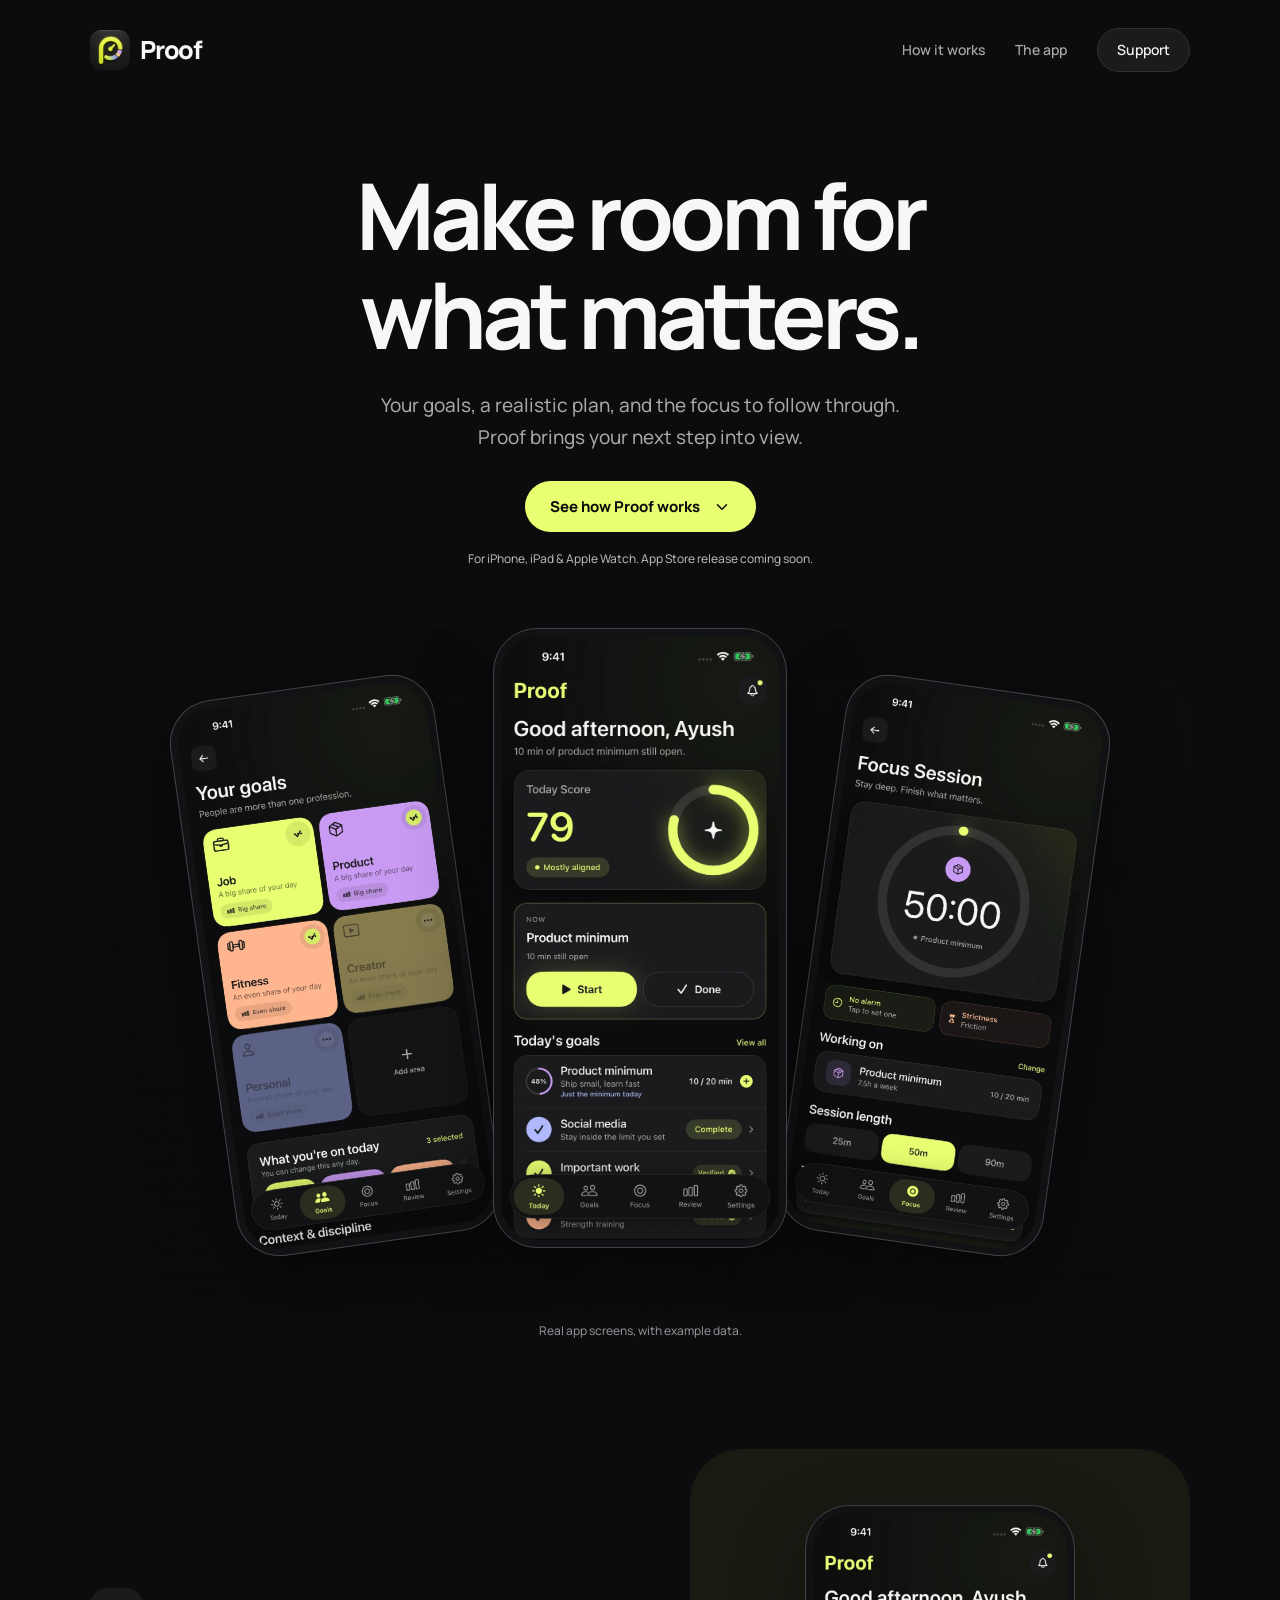
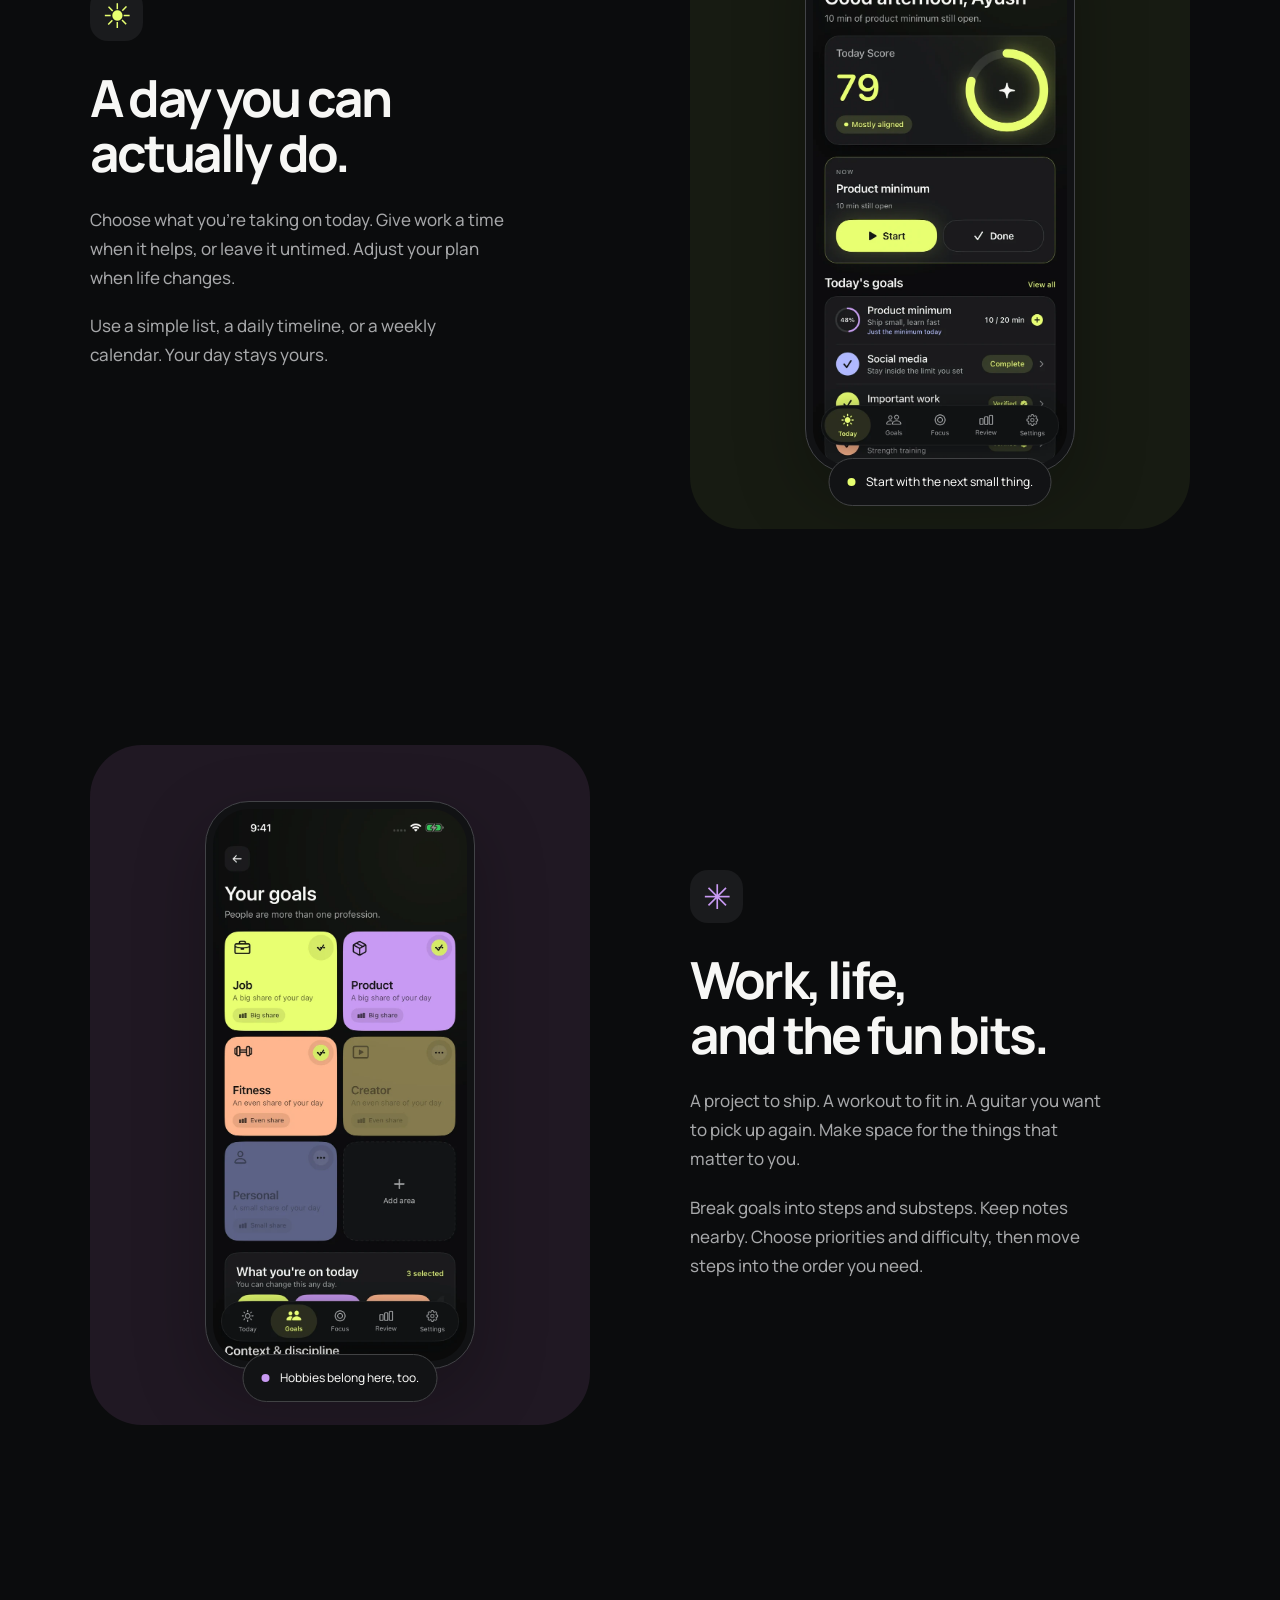
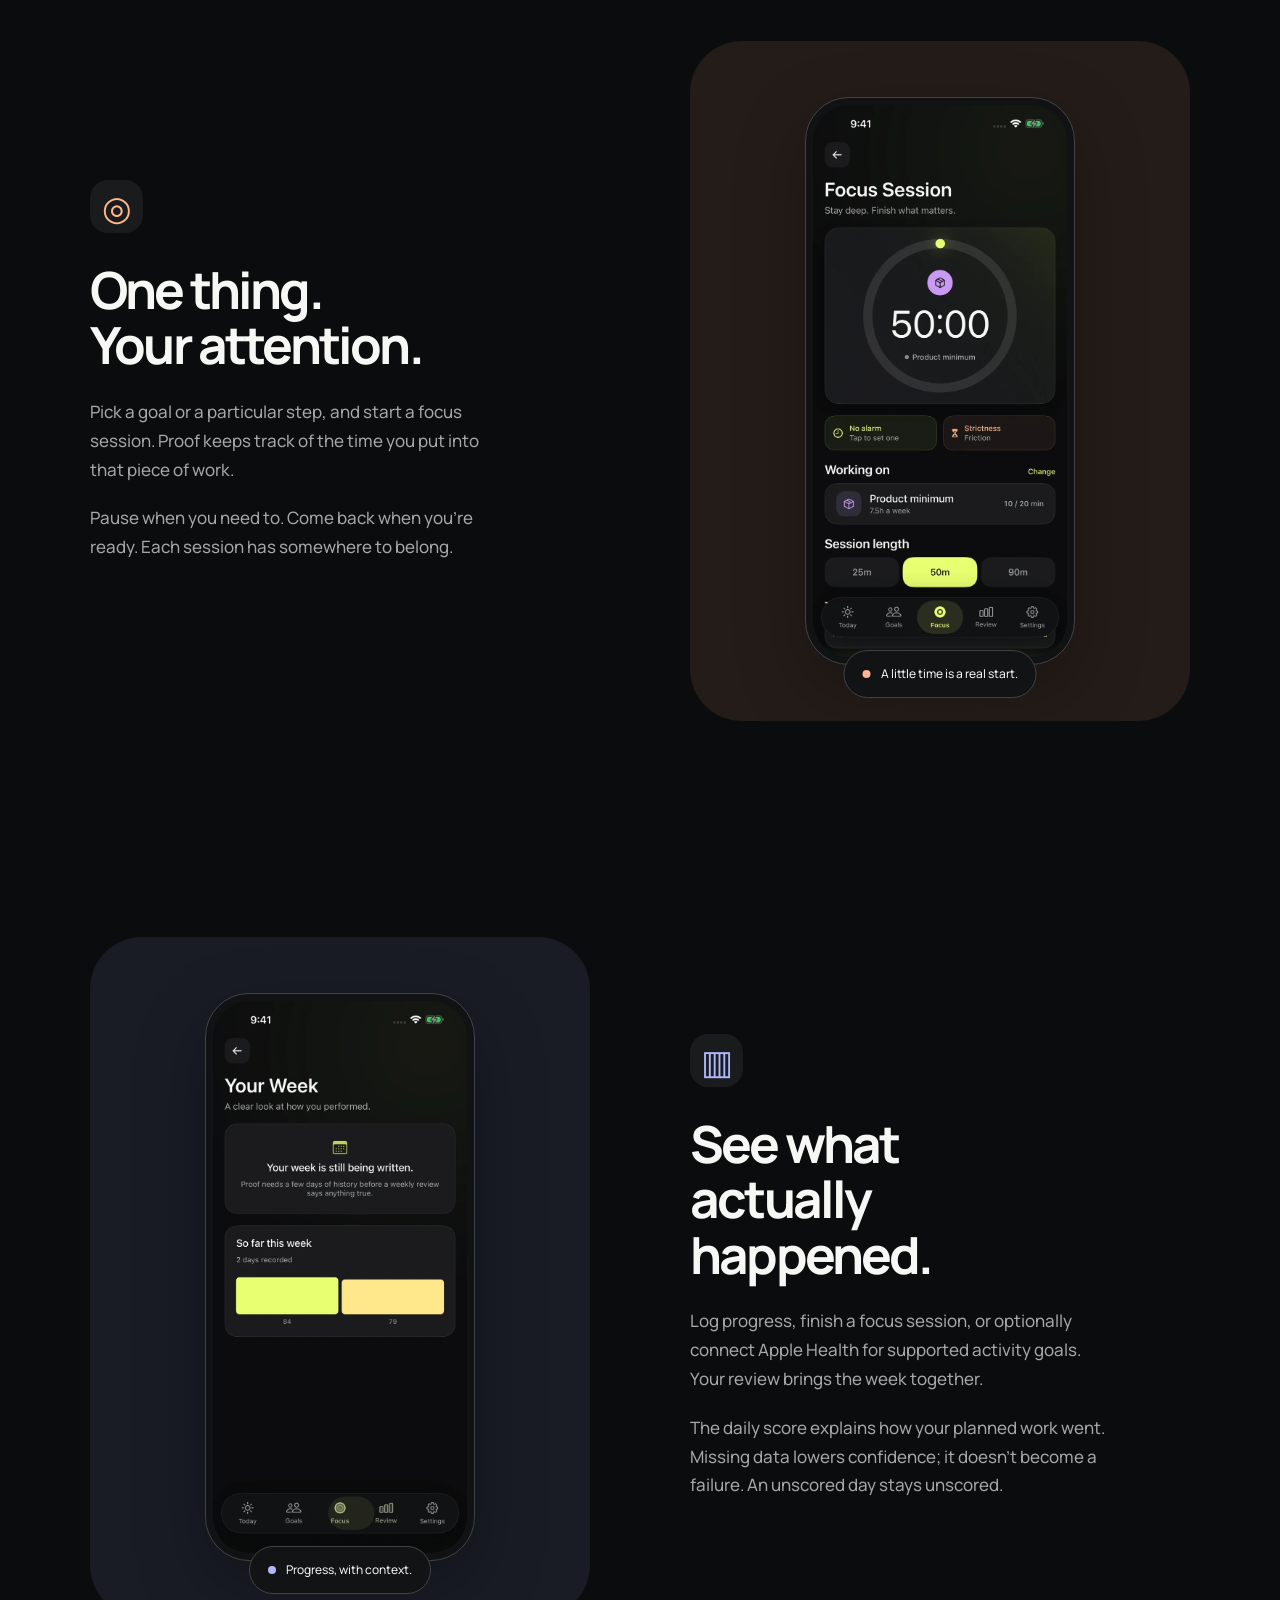
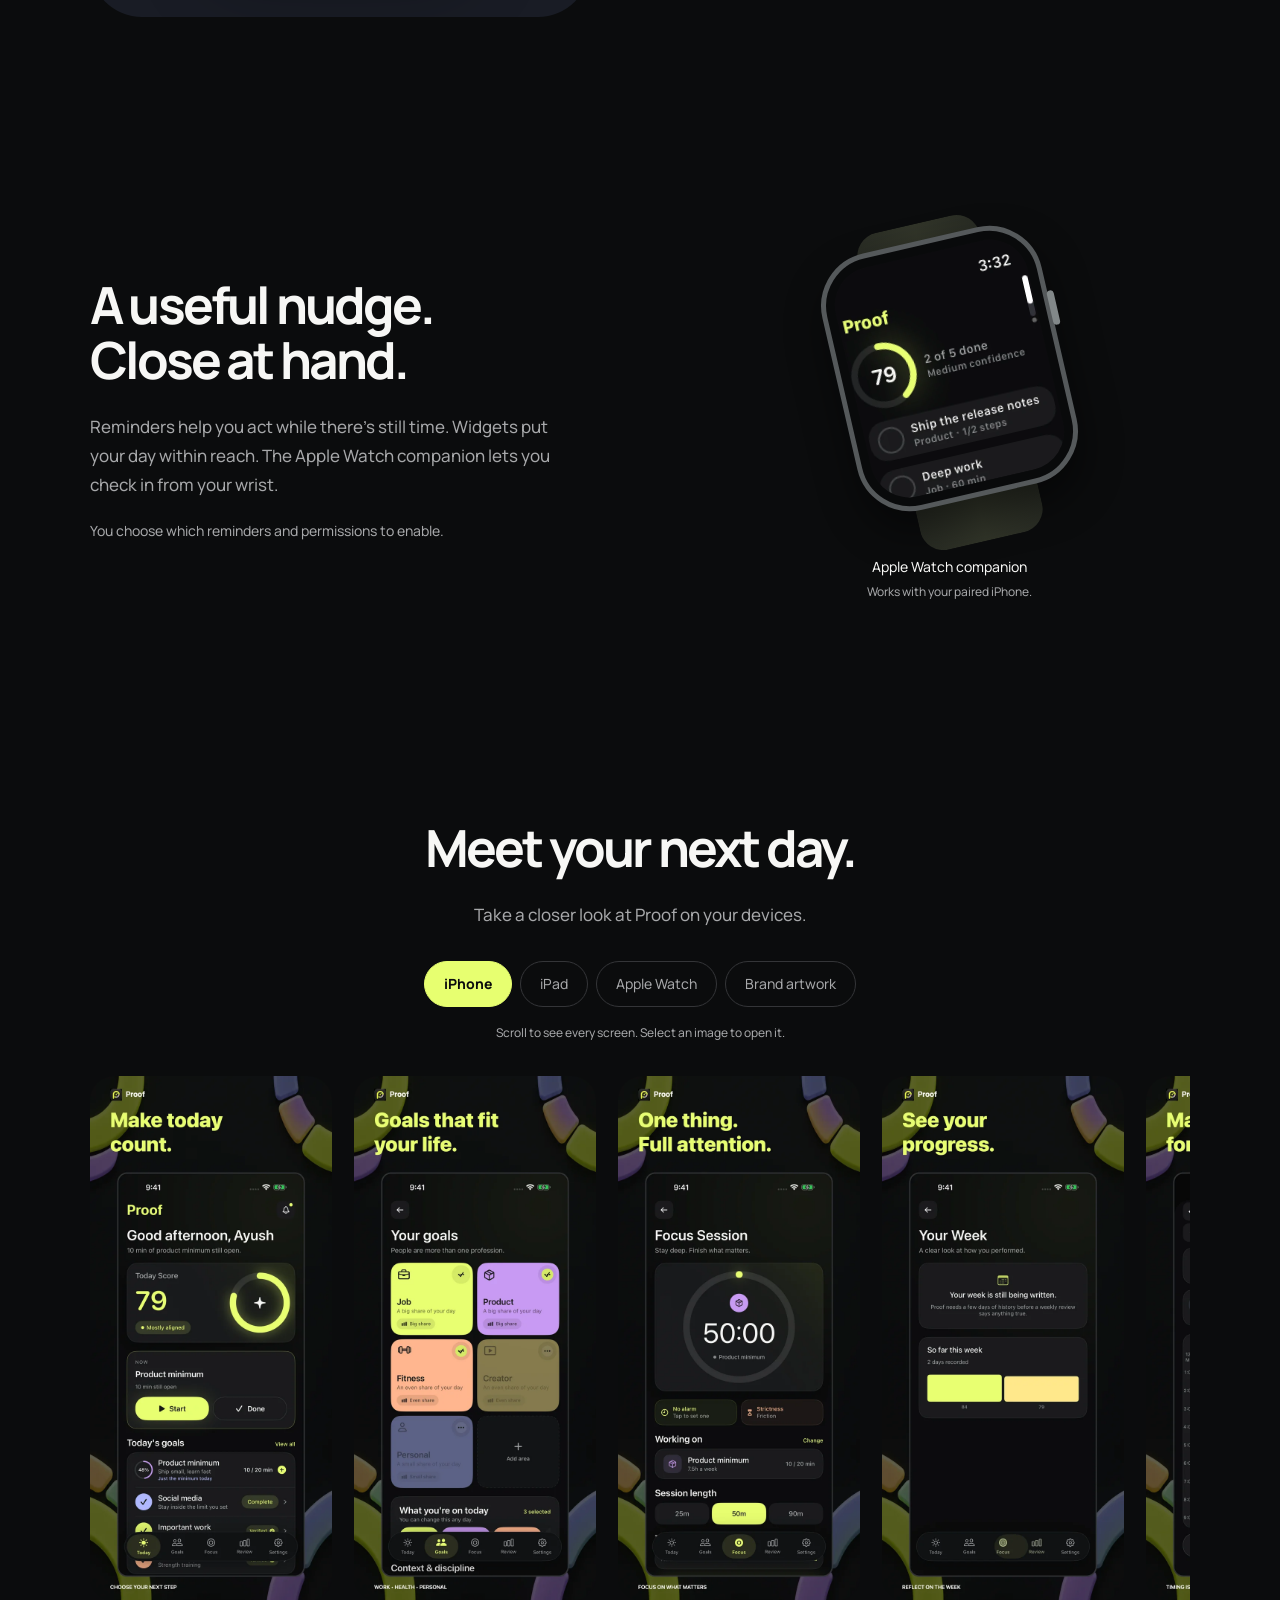
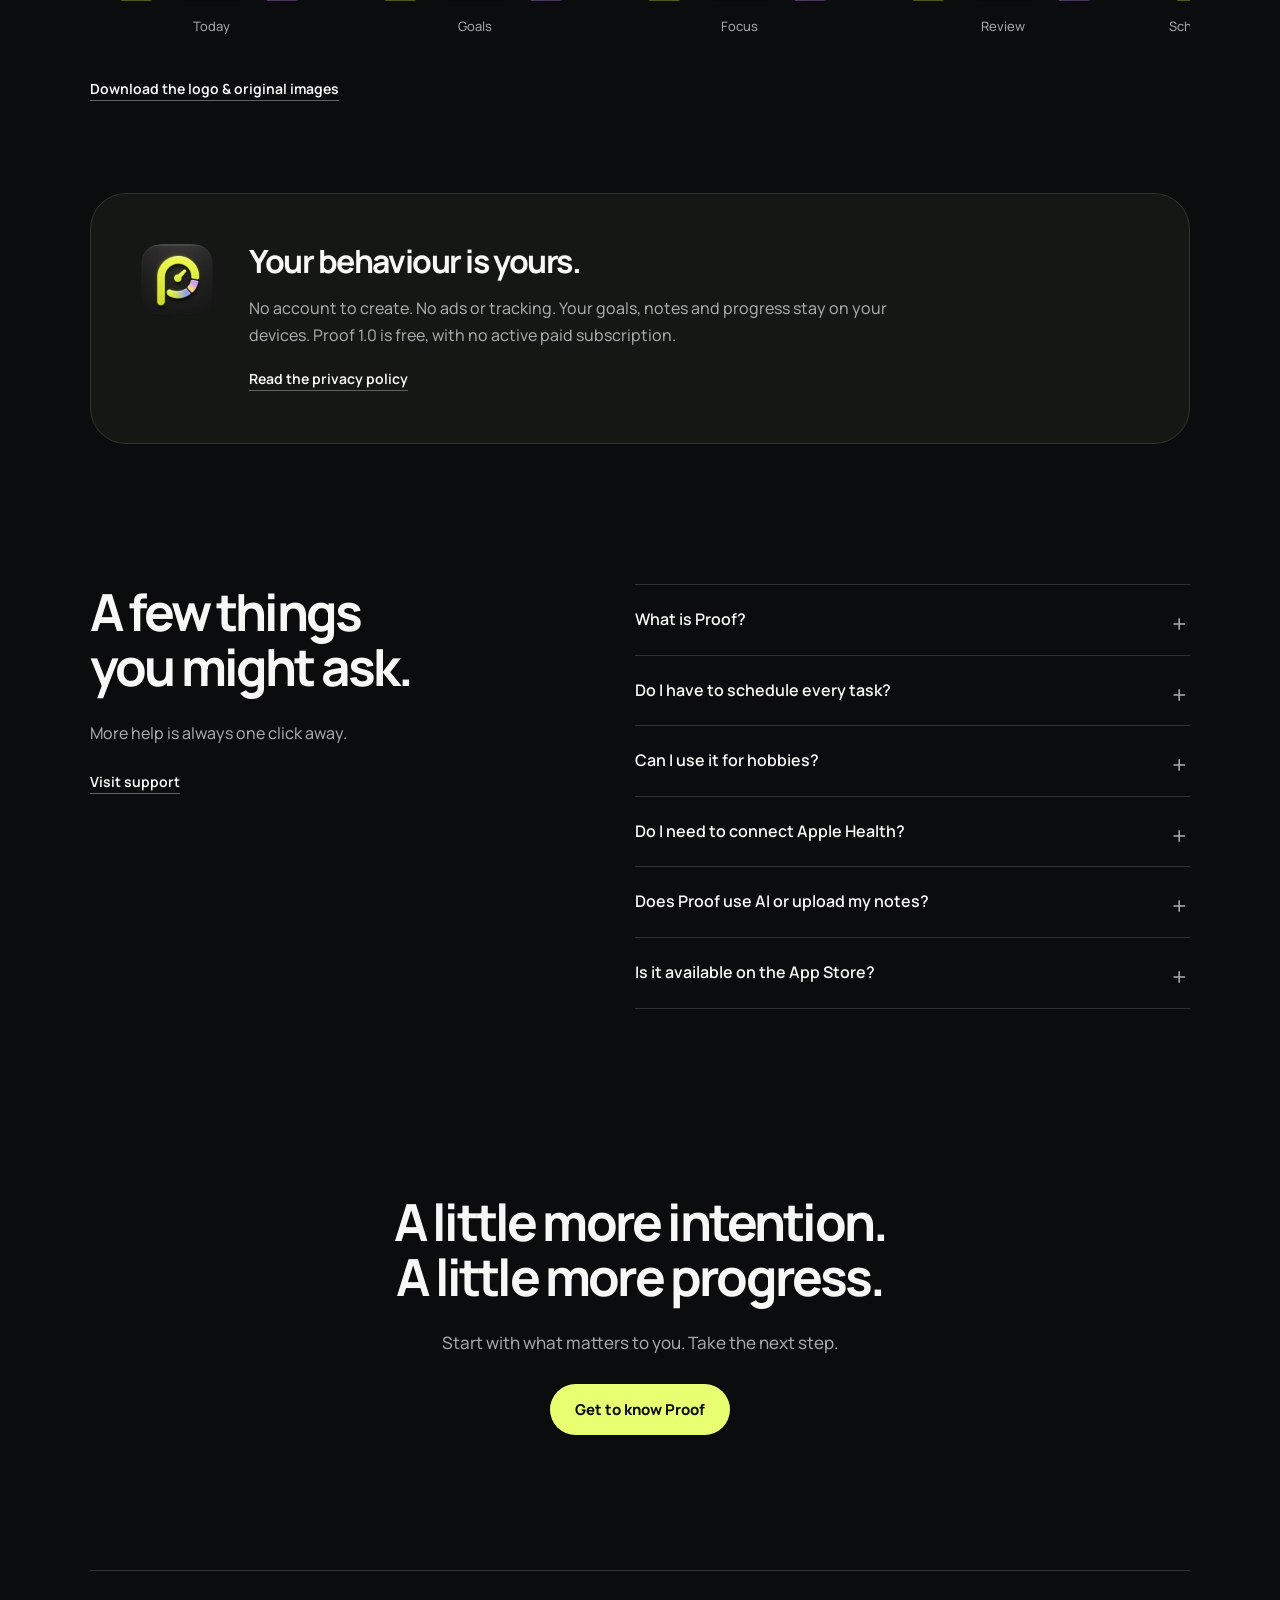
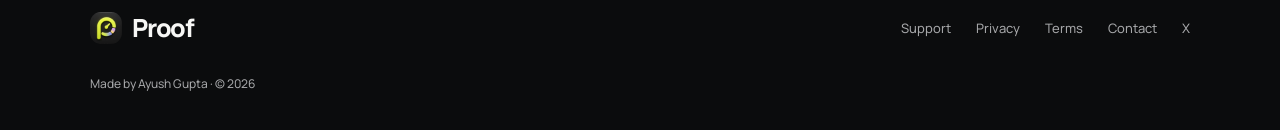
==== commit c9fd993e: "Link Proof X profile and add matching header to image kit Signed-off-by: Ayush <ayushgml@gmail.com>" ====
--- a/index.html
+++ b/index.html
@@ -1,9 +1,531 @@
 <!doctype html>
-<html lang="en"><head><meta charset="utf-8"><meta name="viewport" content="width=device-width,initial-scale=1"><meta name="theme-color" content="#0B0C0D">
-<title>Proof — Make room for what matters.</title><meta name="description" content="Goals, daily planning, focus sessions and useful nudges in one private app for iPhone, iPad and Apple Watch."><link rel="canonical" href="https://proof.itsayush.dev/">
-<meta property="og:title" content="Proof — Make room for what matters."><meta property="og:description" content="Goals, daily planning, focus sessions and useful nudges in one private app for iPhone, iPad and Apple Watch."><meta property="og:type" content="website"><meta property="og:url" content="https://proof.itsayush.dev/"><meta property="og:image" content="https://proof.itsayush.dev/assets/social.png"><meta name="twitter:card" content="summary_large_image">
-<link rel="icon" href="/assets/favicon.png" type="image/png"><link rel="apple-touch-icon" href="/assets/apple-touch-icon.png"><link rel="preload" href="/assets/fonts/manrope.ttf" as="font" type="font/ttf" crossorigin><link rel="stylesheet" href="/style.css"><script defer src="/site.js"></script></head><body>
-<a class="skip-link" href="#main">Skip to content</a><header class="site-header wrap"><a class="brand" href="/" aria-label="Proof home"><img src="/assets/icon.webp" width="40" height="40" alt="">Proof</a><nav aria-label="Main navigation"><a href="/#how-it-works">How it works</a><a href="/#screens">The app</a><a class="nav-support" href="/support.html">Support</a></nav></header><main id="main"><section class="hero wrap" aria-labelledby="hero-title"><h1 id="hero-title">Make room for<br>what matters.</h1><p class="hero-description">Your goals, a realistic plan, and the focus to follow through.<br class="desktop-break"> Proof brings your next step into view.</p><a class="button primary" href="#how-it-works">See how Proof works <svg width="18" height="18" viewBox="0 0 24 24" aria-hidden="true"><path d="m6 9 6 6 6-6"/></svg></a><p class="release-note">For iPhone, iPad &amp; Apple Watch. App Store release coming soon.</p><div class="hero-stage"><img class="hero-art" src="/assets/brand-artwork.webp" width="1400" height="2100" alt="" fetchpriority="high"><div class="phone hero-phone side-phone left-phone"><img src="/assets/screens/iphone-02-goals.webp" width="700" height="1521" alt="Proof Goals, with work, fitness and personal goals" fetchpriority=high></div><div class="phone hero-phone main-phone"><img src="/assets/screens/iphone-01-today.webp" width="700" height="1521" alt="Proof Today, showing today’s score and next piece of work" fetchpriority=high></div><div class="phone hero-phone side-phone right-phone"><img src="/assets/screens/iphone-03-focus.webp" width="700" height="1521" alt="Proof Focus, with a session linked to a specific goal" fetchpriority=high></div></div><p class="screen-note">Real app screens, with example data.</p></section><section id=how-it-works class="feature  wrap" aria-labelledby="plan-title"><div class="feature-copy"><span class="feature-symbol lime" aria-hidden="true">☀</span><h2 id="plan-title">A day you can<br>actually do.</h2><p>Choose what you’re taking on today. Give work a time when it helps, or leave it untimed. Adjust your plan when life changes.</p><p>Use a simple list, a daily timeline, or a weekly calendar. Your day stays yours.</p></div><div class="screen-stage plan-stage"><div class="phone feature-phone"><img src="/assets/screens/iphone-01-today.webp" width="700" height="1521" alt="Today's plan in Proof, with a next action and progress for each goal" loading=lazy></div><div class="annotation"><span class="annotation-dot lime-dot"></span>Start with the next small thing.</div></div></section><section  class="feature reverse wrap" aria-labelledby="goals-title"><div class="feature-copy"><span class="feature-symbol lavender" aria-hidden="true">✳</span><h2 id="goals-title">Work, life,<br>and the fun bits.</h2><p>A project to ship. A workout to fit in. A guitar you want to pick up again. Make space for the things that matter to you.</p><p>Break goals into steps and substeps. Keep notes nearby. Choose priorities and difficulty, then move steps into the order you need.</p></div><div class="screen-stage goals-stage"><div class="phone feature-phone"><img src="/assets/screens/iphone-02-goals.webp" width="700" height="1521" alt="Proof Goals organised into areas including professional work and fitness" loading=lazy></div><div class="annotation"><span class="annotation-dot lavender-dot"></span>Hobbies belong here, too.</div></div></section><section  class="feature  wrap" aria-labelledby="focus-title"><div class="feature-copy"><span class="feature-symbol peach" aria-hidden="true">◎</span><h2 id="focus-title">One thing.<br>Your attention.</h2><p>Pick a goal or a particular step, and start a focus session. Proof keeps track of the time you put into that piece of work.</p><p>Pause when you need to. Come back when you’re ready. Each session has somewhere to belong.</p></div><div class="screen-stage focus-stage"><div class="phone feature-phone"><img src="/assets/screens/iphone-03-focus.webp" width="700" height="1521" alt="Proof’s focus session screen showing a timer and the selected goal" loading=lazy></div><div class="annotation"><span class="annotation-dot peach-dot"></span>A little time is a real start.</div></div></section><section  class="feature reverse wrap" aria-labelledby="review-title"><div class="feature-copy"><span class="feature-symbol periwinkle" aria-hidden="true">▥</span><h2 id="review-title">See what<br>actually happened.</h2><p>Log progress, finish a focus session, or optionally connect Apple Health for supported activity goals. Your review brings the week together.</p><p>The daily score explains how your planned work went. Missing data lowers confidence; it doesn’t become a failure. An unscored day stays unscored.</p></div><div class="screen-stage review-stage"><div class="phone feature-phone"><img src="/assets/screens/iphone-04-review.webp" width="700" height="1521" alt="Proof Review, with a weekly progress chart and explanations" loading=lazy></div><div class="annotation"><span class="annotation-dot periwinkle-dot"></span>Progress, with context.</div></div></section><section class="close-by wrap" aria-labelledby="close-title"><div><h2 id="close-title">A useful nudge.<br>Close at hand.</h2><p>Reminders help you act while there’s still time. Widgets put your day within reach. The Apple Watch companion lets you check in from your wrist.</p><p class="muted">You choose which reminders and permissions to enable.</p></div><div class="watch-scene"><div class="watch-strap"></div><div class="watch-frame"><img src="/assets/screens/watch-01-today.webp" width="416" height="496" loading="lazy" alt="Proof on Apple Watch, showing today’s score and progress"></div><p>Apple Watch companion<br><span>Works with your paired iPhone.</span></p></div></section>
-<section id="screens" class="gallery-section wrap" aria-labelledby="screens-title"><div class="section-heading"><h2 id="screens-title">Meet your next day.</h2><p>Take a closer look at Proof on your devices.</p></div><div class="gallery-controls" role="group" aria-label="Choose screenshots"><button type="button" data-gallery="iphone" aria-pressed="true">iPhone</button><button type="button" data-gallery="ipad" aria-pressed="false">iPad</button><button type="button" data-gallery="watch" aria-pressed="false">Apple Watch</button><button type="button" data-gallery="artwork" aria-pressed="false">Brand artwork</button></div><p class="gallery-hint">Scroll to see every screen. Select an image to open it.</p><div class="gallery iphone-gallery" role="group" data-gallery-panel="iphone" aria-label="iPhone screenshots"><a href="/assets/posters/iphone-01-today.webp"><img src="/assets/posters/iphone-01-today.webp" width="650" height="1412" loading="lazy" alt="iPhone: Today"><span>Today</span></a><a href="/assets/posters/iphone-02-goals.webp"><img src="/assets/posters/iphone-02-goals.webp" width="650" height="1412" loading="lazy" alt="iPhone: Goals"><span>Goals</span></a><a href="/assets/posters/iphone-03-focus.webp"><img src="/assets/posters/iphone-03-focus.webp" width="650" height="1412" loading="lazy" alt="iPhone: Focus"><span>Focus</span></a><a href="/assets/posters/iphone-04-review.webp"><img src="/assets/posters/iphone-04-review.webp" width="650" height="1412" loading="lazy" alt="iPhone: Review"><span>Review</span></a><a href="/assets/posters/iphone-05-schedule.webp"><img src="/assets/posters/iphone-05-schedule.webp" width="650" height="1412" loading="lazy" alt="iPhone: Schedule · empty example week"><span>Schedule · empty example week</span></a></div><div class="gallery ipad-gallery" role="group" data-gallery-panel="ipad" aria-label="iPad screenshots"><a href="/assets/posters/ipad-01-today.webp"><img src="/assets/posters/ipad-01-today.webp" width="900" height="1200" loading="lazy" alt="iPad: Today"><span>Today</span></a><a href="/assets/posters/ipad-02-goals.webp"><img src="/assets/posters/ipad-02-goals.webp" width="900" height="1200" loading="lazy" alt="iPad: Goals"><span>Goals</span></a><a href="/assets/posters/ipad-03-focus.webp"><img src="/assets/posters/ipad-03-focus.webp" width="900" height="1200" loading="lazy" alt="iPad: Focus"><span>Focus</span></a><a href="/assets/posters/ipad-04-review.webp"><img src="/assets/posters/ipad-04-review.webp" width="900" height="1200" loading="lazy" alt="iPad: Review"><span>Review</span></a><a href="/assets/posters/ipad-05-schedule.webp"><img src="/assets/posters/ipad-05-schedule.webp" width="900" height="1200" loading="lazy" alt="iPad: Schedule · empty example week"><span>Schedule · empty example week</span></a></div><div class="gallery watch-gallery" role="group" data-gallery-panel="watch" aria-label="Apple Watch screenshots"><a href="/assets/posters/watch-01-today.webp"><img src="/assets/posters/watch-01-today.webp" width="416" height="496" loading="lazy" alt="Apple Watch: Your day, at a glance"><span>Your day, at a glance</span></a></div><div class="gallery artwork-gallery" role="group" data-gallery-panel="artwork" aria-label="Proof brand artwork"><a href="/assets/brand-artwork.webp"><img src="/assets/brand-artwork.webp" width="1400" height="2100" loading="lazy" alt="Proof’s generated brand artwork: satin lime curves on a dark canvas"><span>Proof’s colour theme</span></a><a href="/icon.png"><img src="/icon.png" width="1024" height="1024" loading="lazy" alt="Proof’s app icon: a lime progress ring with pastel accents"><span>Proof app icon</span></a></div><a class="text-link press-link" href="/assets/proof-press-kit.zip" download>Download the logo &amp; original images</a></section>
-<section class="privacy-strip wrap" aria-labelledby="privacy-title"><img src="/assets/icon.webp" width="72" height="72" loading="lazy" alt=""><div><h2 id="privacy-title">Your behaviour is yours.</h2><p>No account to create. No ads or tracking. Your goals, notes and progress stay on your devices. Proof 1.0 is free, with no active paid subscription.</p><a class="text-link" href="/privacy.html">Read the privacy policy</a></div></section>
-<section class="faq wrap" aria-labelledby="faq-title"><div><h2 id="faq-title">A few things<br>you might ask.</h2><p>More help is always one click away.</p><a class="text-link" href="/support.html">Visit support</a></div><div class="questions"><details><summary>What is Proof?</summary><p>Proof is a personal accountability app for choosing goals, planning your day, focusing on a task, understanding progress and receiving useful nudges. It’s built for iPhone and iPad, with an Apple Watch companion.</p></details><details><summary>Do I have to schedule every task?</summary><p>No. Give tasks a time if a calendar helps you, or leave them untimed. You can plan your day as a list, a timeline or a weekly grid.</p></details><details><summary>Can I use it for hobbies?</summary><p>Yes. Creative projects, learning and personal interests belong alongside work and fitness. You decide what goes into today’s plan.</p></details><details><summary>Do I need to connect Apple Health?</summary><p>No. You can log progress manually and use focus sessions. Health, calendar, notification and Screen Time permissions are optional and remain under your control.</p></details><details><summary>Does Proof use AI or upload my notes?</summary><p>Proof 1.0 does not use an AI service or upload your goals and notes to the developer. It works locally on your devices. Apple Watch exchanges summaries with your paired iPhone. Apple’s device backups follow your Apple settings.</p></details><details><summary>Is it available on the App Store?</summary><p>Proof 1.0 has been submitted and is waiting for Apple’s review. The App Store release is coming soon. It will be free, with no active paid subscription.</p></details></div></section><section class="closing wrap"><h2>A little more intention.<br>A little more progress.</h2><p>Start with what matters to you. Take the next step.</p><a class="button primary" href="/support.html">Get to know Proof</a></section></main><footer class="site-footer wrap"><a class="brand" href="/"><img src="/assets/icon.webp" width="32" height="32" alt="">Proof</a><nav aria-label="Footer"><a href="/support.html">Support</a><a href="/privacy.html">Privacy</a><a href="/terms.html">Terms</a><a href="mailto:ayushgml@gmail.com?subject=Proof%20support">Contact</a></nav><p>Made by <a href="https://itsayush.dev">Ayush Gupta</a> · © 2026</p></footer></body></html>+<html lang="en">
+  <head>
+    <meta charset="utf-8" />
+    <meta name="viewport" content="width=device-width,initial-scale=1" />
+    <meta name="theme-color" content="#0B0C0D" />
+    <title>Proof — Make room for what matters.</title>
+    <meta
+      name="description"
+      content="Goals, daily planning, focus sessions and useful nudges in one private app for iPhone, iPad and Apple Watch."
+    />
+    <link rel="canonical" href="https://proof.itsayush.dev/" />
+    <meta property="og:title" content="Proof — Make room for what matters." />
+    <meta
+      property="og:description"
+      content="Goals, daily planning, focus sessions and useful nudges in one private app for iPhone, iPad and Apple Watch."
+    />
+    <meta property="og:type" content="website" />
+    <meta property="og:url" content="https://proof.itsayush.dev/" />
+    <meta
+      property="og:image"
+      content="https://proof.itsayush.dev/assets/social.png"
+    />
+    <meta name="twitter:card" content="summary_large_image" />
+    <link rel="icon" href="/assets/favicon.png" type="image/png" />
+    <link rel="apple-touch-icon" href="/assets/apple-touch-icon.png" />
+    <link
+      rel="preload"
+      href="/assets/fonts/manrope.ttf"
+      as="font"
+      type="font/ttf"
+      crossorigin
+    />
+    <link rel="stylesheet" href="/style.css" />
+    <script defer src="/site.js"></script>
+  </head>
+  <body>
+    <a class="skip-link" href="#main">Skip to content</a>
+    <header class="site-header wrap">
+      <a class="brand" href="/" aria-label="Proof home"
+        ><img src="/assets/icon.webp" width="40" height="40" alt="" />Proof</a
+      >
+      <nav aria-label="Main navigation">
+        <a href="/#how-it-works">How it works</a><a href="/#screens">The app</a
+        ><a class="nav-support" href="/support.html">Support</a>
+      </nav>
+    </header>
+    <main id="main">
+      <section class="hero wrap" aria-labelledby="hero-title">
+        <h1 id="hero-title">Make room for<br />what matters.</h1>
+        <p class="hero-description">
+          Your goals, a realistic plan, and the focus to follow through.<br
+            class="desktop-break"
+          />
+          Proof brings your next step into view.
+        </p>
+        <a class="button primary" href="#how-it-works"
+          >See how Proof works
+          <svg width="18" height="18" viewBox="0 0 24 24" aria-hidden="true">
+            <path d="m6 9 6 6 6-6" /></svg
+        ></a>
+        <p class="release-note">
+          For iPhone, iPad &amp; Apple Watch. App Store release coming soon.
+        </p>
+        <div class="hero-stage">
+          <img
+            class="hero-art"
+            src="/assets/brand-artwork.webp"
+            width="1400"
+            height="2100"
+            alt=""
+            fetchpriority="high"
+          />
+          <div class="phone hero-phone side-phone left-phone">
+            <img
+              src="/assets/screens/iphone-02-goals.webp"
+              width="700"
+              height="1521"
+              alt="Proof Goals, with work, fitness and personal goals"
+              fetchpriority="high"
+            />
+          </div>
+          <div class="phone hero-phone main-phone">
+            <img
+              src="/assets/screens/iphone-01-today.webp"
+              width="700"
+              height="1521"
+              alt="Proof Today, showing today’s score and next piece of work"
+              fetchpriority="high"
+            />
+          </div>
+          <div class="phone hero-phone side-phone right-phone">
+            <img
+              src="/assets/screens/iphone-03-focus.webp"
+              width="700"
+              height="1521"
+              alt="Proof Focus, with a session linked to a specific goal"
+              fetchpriority="high"
+            />
+          </div>
+        </div>
+        <p class="screen-note">Real app screens, with example data.</p>
+      </section>
+      <section
+        id="how-it-works"
+        class="feature wrap"
+        aria-labelledby="plan-title"
+      >
+        <div class="feature-copy">
+          <span class="feature-symbol lime" aria-hidden="true">☀</span>
+          <h2 id="plan-title">A day you can<br />actually do.</h2>
+          <p>
+            Choose what you’re taking on today. Give work a time when it helps,
+            or leave it untimed. Adjust your plan when life changes.
+          </p>
+          <p>
+            Use a simple list, a daily timeline, or a weekly calendar. Your day
+            stays yours.
+          </p>
+        </div>
+        <div class="screen-stage plan-stage">
+          <div class="phone feature-phone">
+            <img
+              src="/assets/screens/iphone-01-today.webp"
+              width="700"
+              height="1521"
+              alt="Today's plan in Proof, with a next action and progress for each goal"
+              loading="lazy"
+            />
+          </div>
+          <div class="annotation">
+            <span class="annotation-dot lime-dot"></span>Start with the next
+            small thing.
+          </div>
+        </div>
+      </section>
+      <section class="feature reverse wrap" aria-labelledby="goals-title">
+        <div class="feature-copy">
+          <span class="feature-symbol lavender" aria-hidden="true">✳</span>
+          <h2 id="goals-title">Work, life,<br />and the fun bits.</h2>
+          <p>
+            A project to ship. A workout to fit in. A guitar you want to pick up
+            again. Make space for the things that matter to you.
+          </p>
+          <p>
+            Break goals into steps and substeps. Keep notes nearby. Choose
+            priorities and difficulty, then move steps into the order you need.
+          </p>
+        </div>
+        <div class="screen-stage goals-stage">
+          <div class="phone feature-phone">
+            <img
+              src="/assets/screens/iphone-02-goals.webp"
+              width="700"
+              height="1521"
+              alt="Proof Goals organised into areas including professional work and fitness"
+              loading="lazy"
+            />
+          </div>
+          <div class="annotation">
+            <span class="annotation-dot lavender-dot"></span>Hobbies belong
+            here, too.
+          </div>
+        </div>
+      </section>
+      <section class="feature wrap" aria-labelledby="focus-title">
+        <div class="feature-copy">
+          <span class="feature-symbol peach" aria-hidden="true">◎</span>
+          <h2 id="focus-title">One thing.<br />Your attention.</h2>
+          <p>
+            Pick a goal or a particular step, and start a focus session. Proof
+            keeps track of the time you put into that piece of work.
+          </p>
+          <p>
+            Pause when you need to. Come back when you’re ready. Each session
+            has somewhere to belong.
+          </p>
+        </div>
+        <div class="screen-stage focus-stage">
+          <div class="phone feature-phone">
+            <img
+              src="/assets/screens/iphone-03-focus.webp"
+              width="700"
+              height="1521"
+              alt="Proof’s focus session screen showing a timer and the selected goal"
+              loading="lazy"
+            />
+          </div>
+          <div class="annotation">
+            <span class="annotation-dot peach-dot"></span>A little time is a
+            real start.
+          </div>
+        </div>
+      </section>
+      <section class="feature reverse wrap" aria-labelledby="review-title">
+        <div class="feature-copy">
+          <span class="feature-symbol periwinkle" aria-hidden="true">▥</span>
+          <h2 id="review-title">See what<br />actually happened.</h2>
+          <p>
+            Log progress, finish a focus session, or optionally connect Apple
+            Health for supported activity goals. Your review brings the week
+            together.
+          </p>
+          <p>
+            The daily score explains how your planned work went. Missing data
+            lowers confidence; it doesn’t become a failure. An unscored day
+            stays unscored.
+          </p>
+        </div>
+        <div class="screen-stage review-stage">
+          <div class="phone feature-phone">
+            <img
+              src="/assets/screens/iphone-04-review.webp"
+              width="700"
+              height="1521"
+              alt="Proof Review, with a weekly progress chart and explanations"
+              loading="lazy"
+            />
+          </div>
+          <div class="annotation">
+            <span class="annotation-dot periwinkle-dot"></span>Progress, with
+            context.
+          </div>
+        </div>
+      </section>
+      <section class="close-by wrap" aria-labelledby="close-title">
+        <div>
+          <h2 id="close-title">A useful nudge.<br />Close at hand.</h2>
+          <p>
+            Reminders help you act while there’s still time. Widgets put your
+            day within reach. The Apple Watch companion lets you check in from
+            your wrist.
+          </p>
+          <p class="muted">
+            You choose which reminders and permissions to enable.
+          </p>
+        </div>
+        <div class="watch-scene">
+          <div class="watch-strap"></div>
+          <div class="watch-frame">
+            <img
+              src="/assets/screens/watch-01-today.webp"
+              width="416"
+              height="496"
+              loading="lazy"
+              alt="Proof on Apple Watch, showing today’s score and progress"
+            />
+          </div>
+          <p>
+            Apple Watch companion<br /><span
+              >Works with your paired iPhone.</span
+            >
+          </p>
+        </div>
+      </section>
+      <section
+        id="screens"
+        class="gallery-section wrap"
+        aria-labelledby="screens-title"
+      >
+        <div class="section-heading">
+          <h2 id="screens-title">Meet your next day.</h2>
+          <p>Take a closer look at Proof on your devices.</p>
+        </div>
+        <div
+          class="gallery-controls"
+          role="group"
+          aria-label="Choose screenshots"
+        >
+          <button type="button" data-gallery="iphone" aria-pressed="true">
+            iPhone</button
+          ><button type="button" data-gallery="ipad" aria-pressed="false">
+            iPad</button
+          ><button type="button" data-gallery="watch" aria-pressed="false">
+            Apple Watch</button
+          ><button type="button" data-gallery="artwork" aria-pressed="false">
+            Brand artwork
+          </button>
+        </div>
+        <p class="gallery-hint">
+          Scroll to see every screen. Select an image to open it.
+        </p>
+        <div
+          class="gallery iphone-gallery"
+          role="group"
+          data-gallery-panel="iphone"
+          aria-label="iPhone screenshots"
+        >
+          <a href="/assets/posters/iphone-01-today.webp"
+            ><img
+              src="/assets/posters/iphone-01-today.webp"
+              width="650"
+              height="1412"
+              loading="lazy"
+              alt="iPhone: Today"
+            /><span>Today</span></a
+          ><a href="/assets/posters/iphone-02-goals.webp"
+            ><img
+              src="/assets/posters/iphone-02-goals.webp"
+              width="650"
+              height="1412"
+              loading="lazy"
+              alt="iPhone: Goals"
+            /><span>Goals</span></a
+          ><a href="/assets/posters/iphone-03-focus.webp"
+            ><img
+              src="/assets/posters/iphone-03-focus.webp"
+              width="650"
+              height="1412"
+              loading="lazy"
+              alt="iPhone: Focus"
+            /><span>Focus</span></a
+          ><a href="/assets/posters/iphone-04-review.webp"
+            ><img
+              src="/assets/posters/iphone-04-review.webp"
+              width="650"
+              height="1412"
+              loading="lazy"
+              alt="iPhone: Review"
+            /><span>Review</span></a
+          ><a href="/assets/posters/iphone-05-schedule.webp"
+            ><img
+              src="/assets/posters/iphone-05-schedule.webp"
+              width="650"
+              height="1412"
+              loading="lazy"
+              alt="iPhone: Schedule · empty example week"
+            /><span>Schedule · empty example week</span></a
+          >
+        </div>
+        <div
+          class="gallery ipad-gallery"
+          role="group"
+          data-gallery-panel="ipad"
+          aria-label="iPad screenshots"
+        >
+          <a href="/assets/posters/ipad-01-today.webp"
+            ><img
+              src="/assets/posters/ipad-01-today.webp"
+              width="900"
+              height="1200"
+              loading="lazy"
+              alt="iPad: Today"
+            /><span>Today</span></a
+          ><a href="/assets/posters/ipad-02-goals.webp"
+            ><img
+              src="/assets/posters/ipad-02-goals.webp"
+              width="900"
+              height="1200"
+              loading="lazy"
+              alt="iPad: Goals"
+            /><span>Goals</span></a
+          ><a href="/assets/posters/ipad-03-focus.webp"
+            ><img
+              src="/assets/posters/ipad-03-focus.webp"
+              width="900"
+              height="1200"
+              loading="lazy"
+              alt="iPad: Focus"
+            /><span>Focus</span></a
+          ><a href="/assets/posters/ipad-04-review.webp"
+            ><img
+              src="/assets/posters/ipad-04-review.webp"
+              width="900"
+              height="1200"
+              loading="lazy"
+              alt="iPad: Review"
+            /><span>Review</span></a
+          ><a href="/assets/posters/ipad-05-schedule.webp"
+            ><img
+              src="/assets/posters/ipad-05-schedule.webp"
+              width="900"
+              height="1200"
+              loading="lazy"
+              alt="iPad: Schedule · empty example week"
+            /><span>Schedule · empty example week</span></a
+          >
+        </div>
+        <div
+          class="gallery watch-gallery"
+          role="group"
+          data-gallery-panel="watch"
+          aria-label="Apple Watch screenshots"
+        >
+          <a href="/assets/posters/watch-01-today.webp"
+            ><img
+              src="/assets/posters/watch-01-today.webp"
+              width="416"
+              height="496"
+              loading="lazy"
+              alt="Apple Watch: Your day, at a glance"
+            /><span>Your day, at a glance</span></a
+          >
+        </div>
+        <div
+          class="gallery artwork-gallery"
+          role="group"
+          data-gallery-panel="artwork"
+          aria-label="Proof brand artwork"
+        >
+          <a href="/assets/brand-artwork.webp"
+            ><img
+              src="/assets/brand-artwork.webp"
+              width="1400"
+              height="2100"
+              loading="lazy"
+              alt="Proof’s generated brand artwork: satin lime curves on a dark canvas"
+            /><span>Proof’s colour theme</span></a
+          ><a href="/icon.png"
+            ><img
+              src="/icon.png"
+              width="1024"
+              height="1024"
+              loading="lazy"
+              alt="Proof’s app icon: a lime progress ring with pastel accents"
+            /><span>Proof app icon</span></a
+          >
+          <a href="/assets/x-header.png"
+            ><img
+              src="/assets/x-header.png"
+              width="2172"
+              height="724"
+              loading="lazy"
+              alt="Proof’s X header: Make room for what matters, with lime and pastel progress arcs"
+            /><span>Proof on X</span></a
+          >
+        </div>
+        <a
+          class="text-link press-link"
+          href="/assets/proof-press-kit.zip"
+          download
+          >Download the logo &amp; original images</a
+        >
+      </section>
+      <section class="privacy-strip wrap" aria-labelledby="privacy-title">
+        <img
+          src="/assets/icon.webp"
+          width="72"
+          height="72"
+          loading="lazy"
+          alt=""
+        />
+        <div>
+          <h2 id="privacy-title">Your behaviour is yours.</h2>
+          <p>
+            No account to create. No ads or tracking. Your goals, notes and
+            progress stay on your devices. Proof 1.0 is free, with no active
+            paid subscription.
+          </p>
+          <a class="text-link" href="/privacy.html">Read the privacy policy</a>
+        </div>
+      </section>
+      <section class="faq wrap" aria-labelledby="faq-title">
+        <div>
+          <h2 id="faq-title">A few things<br />you might ask.</h2>
+          <p>More help is always one click away.</p>
+          <a class="text-link" href="/support.html">Visit support</a>
+        </div>
+        <div class="questions">
+          <details>
+            <summary>What is Proof?</summary>
+            <p>
+              Proof is a personal accountability app for choosing goals,
+              planning your day, focusing on a task, understanding progress and
+              receiving useful nudges. It’s built for iPhone and iPad, with an
+              Apple Watch companion.
+            </p>
+          </details>
+          <details>
+            <summary>Do I have to schedule every task?</summary>
+            <p>
+              No. Give tasks a time if a calendar helps you, or leave them
+              untimed. You can plan your day as a list, a timeline or a weekly
+              grid.
+            </p>
+          </details>
+          <details>
+            <summary>Can I use it for hobbies?</summary>
+            <p>
+              Yes. Creative projects, learning and personal interests belong
+              alongside work and fitness. You decide what goes into today’s
+              plan.
+            </p>
+          </details>
+          <details>
+            <summary>Do I need to connect Apple Health?</summary>
+            <p>
+              No. You can log progress manually and use focus sessions. Health,
+              calendar, notification and Screen Time permissions are optional
+              and remain under your control.
+            </p>
+          </details>
+          <details>
+            <summary>Does Proof use AI or upload my notes?</summary>
+            <p>
+              Proof 1.0 does not use an AI service or upload your goals and
+              notes to the developer. It works locally on your devices. Apple
+              Watch exchanges summaries with your paired iPhone. Apple’s device
+              backups follow your Apple settings.
+            </p>
+          </details>
+          <details>
+            <summary>Is it available on the App Store?</summary>
+            <p>
+              Proof 1.0 has been submitted and is waiting for Apple’s review.
+              The App Store release is coming soon. It will be free, with no
+              active paid subscription.
+            </p>
+          </details>
+        </div>
+      </section>
+      <section class="closing wrap">
+        <h2>A little more intention.<br />A little more progress.</h2>
+        <p>Start with what matters to you. Take the next step.</p>
+        <a class="button primary" href="/support.html">Get to know Proof</a>
+      </section>
+    </main>
+    <footer class="site-footer wrap">
+      <a class="brand" href="/"
+        ><img src="/assets/icon.webp" width="32" height="32" alt="" />Proof</a
+      >
+      <nav aria-label="Footer">
+        <a href="/support.html">Support</a><a href="/privacy.html">Privacy</a
+        ><a href="/terms.html">Terms</a
+        ><a href="mailto:ayushgml@gmail.com?subject=Proof%20support">Contact</a
+        ><a href="https://x.com/tryproofapp" aria-label="Proof on X">X</a>
+      </nav>
+      <p>Made by <a href="https://itsayush.dev">Ayush Gupta</a> · © 2026</p>
+    </footer>
+  </body>
+</html>
--- a/style.css
+++ b/style.css
@@ -1,9 +1,951 @@
-@font-face{font-family:Manrope;src:url('/assets/fonts/manrope.ttf') format('truetype');font-style:normal;font-weight:200 800;font-display:swap}
-:root{color-scheme:dark;--canvas:#0b0c0d;--surface:#1a1b1d;--text:#f7f7f5;--secondary:#a7a8aa;--lime:#e7ff70;--lavender:#c99af3;--peach:#ffb58d;--periwinkle:#aeb8ff}
-*{box-sizing:border-box}html{scroll-behavior:smooth;scroll-padding-top:36px}body{margin:0;background:var(--canvas);color:var(--text);font-family:Manrope,sans-serif;font-weight:450;font-size:17px;line-height:1.7}a{color:inherit;text-decoration:none}button{font:inherit}img{display:block;max-width:100%;height:auto}svg{fill:none;stroke:currentColor;stroke-width:2;stroke-linecap:round;stroke-linejoin:round}p{max-width:64ch;margin:0 0 20px;color:var(--secondary)}h1,h2,h3{font-weight:720;line-height:1.08;letter-spacing:-.055em;margin:0 0 25px}h1{font-size:clamp(54px,7.2vw,100px)}h2{font-size:clamp(37px,4vw,56px)}h3{font-size:25px;letter-spacing:-.035em}a:focus-visible,button:focus-visible,summary:focus-visible{outline:3px solid var(--lime);outline-offset:6px;border-radius:4px}[hidden]{display:none!important}.wrap{width:min(1100px,calc(100% - 64px));margin-inline:auto}.skip-link{position:fixed;top:-100px;left:20px;z-index:30;padding:12px 20px;background:var(--lime);color:var(--canvas)}.skip-link:focus{top:15px}.site-header{display:flex;justify-content:space-between;align-items:center;padding-block:28px}.brand{display:inline-flex;align-items:center;gap:10px;font-weight:800;font-size:25px;letter-spacing:-.05em}.brand img{border-radius:11px}.site-header nav{display:flex;align-items:center;gap:30px;font-size:14px;font-weight:550}.site-header nav>a:not(.nav-support){color:var(--secondary)}.site-header nav>a:hover{color:var(--text)}.nav-support{background:var(--surface);border:1px solid #303133;border-radius:24px;padding:9px 19px}.hero{text-align:center;padding-top:66px}.hero h1{margin-bottom:24px}.hero-description{font-size:19px;margin:0 auto 28px;line-height:1.7;max-width:56ch}.button{display:inline-flex;align-items:center;justify-content:center;gap:13px;padding:15px 25px;border-radius:999px;font-size:15px;font-weight:750;line-height:1.4}.primary{background:var(--lime);color:var(--canvas)}.primary:hover{background:#d8f45d}.release-note{font-size:12px;margin:17px auto 0;color:#b7b8ba}.hero-stage{position:relative;display:flex;align-items:flex-start;justify-content:center;gap:24px;height:685px;margin-top:58px;isolation:isolate}.hero-art{position:absolute;z-index:-2;inset:-40px -70px auto;width:calc(100% + 140px);height:760px;max-width:none;object-fit:cover;object-position:center 48%;opacity:.32;mask-image:linear-gradient(transparent,black 20%,black 65%,transparent)}.phone{padding:7px;border-radius:44px;background:#111214;border:1px solid #424347;box-shadow:0 28px 80px #0007}.phone>img{border-radius:36px;width:100%}.hero-phone{width:267px;flex-shrink:0}.main-phone{width:294px;margin-top:0;z-index:2}.side-phone{margin-top:57px}.left-phone{transform:rotate(-8deg)}.right-phone{transform:rotate(8deg)}.screen-note{font-size:12px;margin:0 auto;color:#929396}.feature{display:grid;grid-template-columns:1fr 1fr;gap:100px;align-items:center;padding-block:108px}.feature-copy{max-width:420px}.feature-copy p{font-size:17px}.feature-symbol{display:flex;width:53px;height:53px;border-radius:18px;align-items:center;justify-content:center;font-size:34px;line-height:1;background:var(--surface);margin-bottom:29px}.lime{color:var(--lime)}.lavender{color:var(--lavender)}.peach{color:var(--peach)}.periwinkle{color:var(--periwinkle)}.text-link{display:inline-block;font-size:14px;font-weight:650;text-decoration:underline;text-underline-offset:6px;text-decoration-color:#616263}.text-link:hover{color:var(--lime);text-decoration-color:currentColor}.reverse .feature-copy{grid-column:2;grid-row:1}.reverse .screen-stage{grid-column:1;grid-row:1}.screen-stage{position:relative;display:grid;place-items:center;min-height:680px;border-radius:52px;overflow:hidden}.plan-stage{background:#171b12}.goals-stage{background:#201823}.focus-stage{background:#241c18}.review-stage{background:#191c25}.feature-phone{width:270px;margin-block:42px;box-shadow:0 25px 70px #0004}.annotation{position:absolute;bottom:23px;left:50%;transform:translateX(-50%);white-space:nowrap;background:#121315;border:1px solid #414244;border-radius:999px;font-size:12px;color:var(--text);padding:13px 18px;display:flex;gap:10px;align-items:center}.annotation-dot{width:8px;height:8px;background:var(--lime);border-radius:50%;flex-shrink:0}.lavender-dot{background:var(--lavender)}.peach-dot{background:var(--peach)}.periwinkle-dot{background:var(--periwinkle)}.close-by{display:grid;grid-template-columns:1.1fr 1fr;gap:90px;align-items:center;padding:80px 0 130px}.close-by>div>p{max-width:45ch}.muted{font-size:14px}.watch-scene{position:relative;min-height:430px;display:flex;align-items:center;justify-content:center;flex-direction:column}.watch-strap{position:absolute;top:15px;bottom:90px;left:50%;transform:translateX(-50%) rotate(-13deg);width:125px;border-radius:24px;background:#292c24;background-image:linear-gradient(90deg,transparent,#8f986315,transparent)}.watch-frame{position:relative;background:#090a0b;border:5px solid #55595b;border-radius:54px;padding:9px;width:225px;transform:rotate(-13deg);box-shadow:0 20px 40px #0007}.watch-frame:after{content:'';position:absolute;right:-11px;top:73px;width:7px;height:35px;border-radius:4px;background:#828889}.watch-frame img{border-radius:39px}.watch-scene>p{position:relative;margin:55px 0 0;text-align:center;color:var(--text);font-size:14px}.watch-scene>p>span{color:var(--secondary);font-size:12px}.gallery-section{padding-top:55px;padding-bottom:90px}.section-heading{text-align:center}.section-heading p{margin:0 auto}.gallery-controls{display:flex;justify-content:center;gap:8px;margin:32px 0 16px;flex-wrap:wrap}.gallery-controls button{background:transparent;color:var(--secondary);font-size:14px;border:1px solid #343538;border-radius:999px;padding:10px 19px;cursor:pointer}.gallery-controls button[aria-pressed=true]{background:var(--lime);color:var(--canvas);border-color:var(--lime);font-weight:750}.gallery-hint{text-align:center;max-width:none;font-size:12px}.gallery{display:flex;gap:22px;overflow:auto;scroll-snap-type:x proximity;padding:12px 2px 28px;scrollbar-color:#666942 #151618;scrollbar-width:thin}.gallery>a{flex:0 0 242px;scroll-snap-align:start}.gallery>a>img{width:100%;border-radius:24px;background:var(--surface)}.gallery>a>span{display:block;padding-top:14px;text-align:center;font-size:13px;color:var(--secondary)}.ipad-gallery>a{flex-basis:330px}.watch-gallery>a{flex-basis:270px}.artwork-gallery>a{flex-basis:300px}.artwork-gallery>a>img{height:400px;object-fit:contain}.press-link{margin-top:12px}.privacy-strip{display:flex;gap:36px;padding:50px;background:#151714;border:1px solid #30342c;border-radius:36px;align-items:flex-start}.privacy-strip>img{border-radius:20px;flex-shrink:0}.privacy-strip h2{font-size:32px;letter-spacing:-.045em;margin-bottom:16px}.privacy-strip p{font-size:16px;margin-bottom:15px}.faq{display:grid;grid-template-columns:.9fr 1.1fr;gap:90px;padding-block:140px}.faq>div>p{font-size:16px}.questions{border-top:1px solid #303134}.questions details{border-bottom:1px solid #303134}.questions summary{position:relative;cursor:pointer;list-style:none;font-size:16px;font-weight:600;line-height:1.6;padding:22px 34px 22px 0}.questions summary::-webkit-details-marker{display:none}.questions summary:after{content:'+';position:absolute;right:4px;top:19px;font-size:25px;font-weight:400;color:var(--secondary)}.questions details[open]>summary:after{content:'−'}.questions details>p{font-size:15px;line-height:1.8;margin:0 26px 24px 0}.closing{padding:45px 0 135px;text-align:center}.closing p{margin:0 auto 26px}.site-footer{border-top:1px solid #303134;padding-block:36px;display:flex;align-items:center;flex-wrap:wrap;gap:24px}.site-footer nav{margin-left:auto;display:flex;gap:25px;font-size:13px;color:var(--secondary)}.site-footer>p{width:100%;max-width:none;margin:0;font-size:12px}.site-footer a:hover{color:var(--lime)}.document{max-width:760px;padding:70px 0 100px}.document h1{font-size:clamp(46px,6vw,70px)}.document .intro{font-size:19px;line-height:1.8}.document h2{font-size:28px;letter-spacing:-.035em;margin-top:50px;margin-bottom:16px;line-height:1.25}.document p{font-size:16px;line-height:1.85}.document p a,.document li a{color:var(--lime);text-decoration:underline;text-underline-offset:4px}.document .date{font-size:13px;margin-bottom:25px}.document .callout{border-left:3px solid var(--lime);padding:20px 25px;background:#151714;border-radius:0 18px 18px 0;margin:35px 0}.document .callout p{margin:0}.document .callout strong{color:var(--text)}.document ol,.document ul{color:var(--secondary);padding-left:24px;max-width:64ch;font-size:16px}.document li{margin-bottom:12px}.support-actions{display:flex;gap:12px;flex-wrap:wrap;margin:28px 0 44px}.secondary-button{background:var(--surface);border:1px solid #3d3e41}.document .support-actions a{text-decoration:none}.document .questions{margin-top:34px}.not-found{text-align:center;min-height:60vh}.not-found p{margin-inline:auto}
-@media(min-width:1400px){.hero-stage{height:700px}}
-@media(max-width:900px){.wrap{width:calc(100% - 48px)}.feature{gap:45px;padding-block:75px}.screen-stage{min-height:620px}.feature-phone{width:245px}.feature-copy p{font-size:16px}.close-by{gap:45px}.faq{gap:40px}.hero-stage{gap:15px;height:595px}.hero-phone{width:220px}.main-phone{width:255px}.privacy-strip{padding:36px;gap:25px}.hero-art{inset:-20px -24px auto;width:calc(100% + 48px)}}
-@media(max-width:640px){body{font-size:16px}.wrap{width:calc(100% - 40px)}.site-header{padding-block:20px}.brand{font-size:24px;gap:8px}.site-header .brand img{width:34px;height:34px}.site-header nav{gap:18px;font-size:12px}.site-header nav>a[href='/#screens']{display:none}.nav-support{padding:7px 12px}.hero{padding-top:42px}.hero h1{font-size:clamp(46px,12vw,65px);letter-spacing:-.065em}.hero-description{font-size:16px;max-width:32ch}.desktop-break{display:none}.release-note{max-width:30ch;font-size:11px;line-height:1.8}.hero-stage{height:555px;width:100%;gap:0;margin-top:38px;overflow:hidden}.hero-art{inset:0 -30px auto;width:calc(100% + 60px);height:550px;opacity:.42}.main-phone{width:238px;flex:0 0 238px;margin-top:0}.side-phone{position:absolute;width:188px;top:30px;z-index:-1;opacity:.8}.left-phone{left:calc(50% - 260px);transform:rotate(-12deg)}.right-phone{right:calc(50% - 260px);transform:rotate(12deg)}.phone{border-radius:34px;padding:5px}.phone>img{border-radius:28px}.screen-note{font-size:11px;margin-top:-13px}.feature{grid-template-columns:1fr;gap:32px;padding-block:58px}.feature-copy{max-width:100%}.feature h2{font-size:42px}.feature-copy p{max-width:36ch}.feature-symbol{margin-bottom:22px}.reverse .feature-copy,.reverse .screen-stage{grid-column:auto;grid-row:auto}.screen-stage{min-height:590px;border-radius:32px}.feature-phone{width:235px;margin-block:31px}.annotation{font-size:11px;bottom:19px;padding:11px 16px}.close-by{grid-template-columns:1fr;gap:15px;padding-top:42px;padding-bottom:65px}.close-by h2{font-size:42px}.watch-scene{min-height:400px}.gallery-section{padding-block:55px}.section-heading h2{font-size:37px}.gallery-controls{gap:7px;margin-top:26px}.gallery-controls button{font-size:12px;padding:9px 14px}.gallery>a{flex-basis:218px}.ipad-gallery>a{flex-basis:270px}.artwork-gallery>a{flex-basis:250px}.gallery{gap:16px}.gallery-hint{font-size:11px}.privacy-strip{padding:28px;display:block;border-radius:28px}.privacy-strip>img{width:56px;margin-bottom:25px}.privacy-strip h2{font-size:29px}.privacy-strip p{font-size:15px}.faq{grid-template-columns:1fr;gap:28px;padding-block:75px}.faq h2{font-size:39px}.questions summary{font-size:15px}.closing{padding-top:30px;padding-bottom:85px}.closing h2{font-size:37px}.site-footer{gap:22px}.site-footer nav{margin-left:0;width:100%;gap:24px}.document{padding-top:45px;padding-bottom:70px}.document .intro{font-size:17px}.document h2{font-size:25px}.document .callout{padding:18px}.document p,.document li{font-size:15px}}
-@media(prefers-reduced-motion:reduce){html{scroll-behavior:auto}}
+@font-face {
+  font-family: Manrope;
+  src: url("/assets/fonts/manrope.ttf") format("truetype");
+  font-style: normal;
+  font-weight: 200 800;
+  font-display: swap;
+}
+:root {
+  color-scheme: dark;
+  --canvas: #0b0c0d;
+  --surface: #1a1b1d;
+  --text: #f7f7f5;
+  --secondary: #a7a8aa;
+  --lime: #e7ff70;
+  --lavender: #c99af3;
+  --peach: #ffb58d;
+  --periwinkle: #aeb8ff;
+}
+* {
+  box-sizing: border-box;
+}
+html {
+  scroll-behavior: smooth;
+  scroll-padding-top: 36px;
+}
+body {
+  margin: 0;
+  background: var(--canvas);
+  color: var(--text);
+  font-family: Manrope, sans-serif;
+  font-weight: 450;
+  font-size: 17px;
+  line-height: 1.7;
+}
+a {
+  color: inherit;
+  text-decoration: none;
+}
+button {
+  font: inherit;
+}
+img {
+  display: block;
+  max-width: 100%;
+  height: auto;
+}
+svg {
+  fill: none;
+  stroke: currentColor;
+  stroke-width: 2;
+  stroke-linecap: round;
+  stroke-linejoin: round;
+}
+p {
+  max-width: 64ch;
+  margin: 0 0 20px;
+  color: var(--secondary);
+}
+h1,
+h2,
+h3 {
+  font-weight: 720;
+  line-height: 1.08;
+  letter-spacing: -0.055em;
+  margin: 0 0 25px;
+}
+h1 {
+  font-size: clamp(54px, 7.2vw, 100px);
+}
+h2 {
+  font-size: clamp(37px, 4vw, 56px);
+}
+h3 {
+  font-size: 25px;
+  letter-spacing: -0.035em;
+}
+a:focus-visible,
+button:focus-visible,
+summary:focus-visible {
+  outline: 3px solid var(--lime);
+  outline-offset: 6px;
+  border-radius: 4px;
+}
+[hidden] {
+  display: none !important;
+}
+.wrap {
+  width: min(1100px, calc(100% - 64px));
+  margin-inline: auto;
+}
+.skip-link {
+  position: fixed;
+  top: -100px;
+  left: 20px;
+  z-index: 30;
+  padding: 12px 20px;
+  background: var(--lime);
+  color: var(--canvas);
+}
+.skip-link:focus {
+  top: 15px;
+}
+.site-header {
+  display: flex;
+  justify-content: space-between;
+  align-items: center;
+  padding-block: 28px;
+}
+.brand {
+  display: inline-flex;
+  align-items: center;
+  gap: 10px;
+  font-weight: 800;
+  font-size: 25px;
+  letter-spacing: -0.05em;
+}
+.brand img {
+  border-radius: 11px;
+}
+.site-header nav {
+  display: flex;
+  align-items: center;
+  gap: 30px;
+  font-size: 14px;
+  font-weight: 550;
+}
+.site-header nav > a:not(.nav-support) {
+  color: var(--secondary);
+}
+.site-header nav > a:hover {
+  color: var(--text);
+}
+.nav-support {
+  background: var(--surface);
+  border: 1px solid #303133;
+  border-radius: 24px;
+  padding: 9px 19px;
+}
+.hero {
+  text-align: center;
+  padding-top: 66px;
+}
+.hero h1 {
+  margin-bottom: 24px;
+}
+.hero-description {
+  font-size: 19px;
+  margin: 0 auto 28px;
+  line-height: 1.7;
+  max-width: 56ch;
+}
+.button {
+  display: inline-flex;
+  align-items: center;
+  justify-content: center;
+  gap: 13px;
+  padding: 15px 25px;
+  border-radius: 999px;
+  font-size: 15px;
+  font-weight: 750;
+  line-height: 1.4;
+}
+.primary {
+  background: var(--lime);
+  color: var(--canvas);
+}
+.primary:hover {
+  background: #d8f45d;
+}
+.release-note {
+  font-size: 12px;
+  margin: 17px auto 0;
+  color: #b7b8ba;
+}
+.hero-stage {
+  position: relative;
+  display: flex;
+  align-items: flex-start;
+  justify-content: center;
+  gap: 24px;
+  height: 685px;
+  margin-top: 58px;
+  isolation: isolate;
+}
+.hero-art {
+  position: absolute;
+  z-index: -2;
+  inset: -40px -70px auto;
+  width: calc(100% + 140px);
+  height: 760px;
+  max-width: none;
+  object-fit: cover;
+  object-position: center 48%;
+  opacity: 0.32;
+  mask-image: linear-gradient(transparent, black 20%, black 65%, transparent);
+}
+.phone {
+  padding: 7px;
+  border-radius: 44px;
+  background: #111214;
+  border: 1px solid #424347;
+  box-shadow: 0 28px 80px #0007;
+}
+.phone > img {
+  border-radius: 36px;
+  width: 100%;
+}
+.hero-phone {
+  width: 267px;
+  flex-shrink: 0;
+}
+.main-phone {
+  width: 294px;
+  margin-top: 0;
+  z-index: 2;
+}
+.side-phone {
+  margin-top: 57px;
+}
+.left-phone {
+  transform: rotate(-8deg);
+}
+.right-phone {
+  transform: rotate(8deg);
+}
+.screen-note {
+  font-size: 12px;
+  margin: 0 auto;
+  color: #929396;
+}
+.feature {
+  display: grid;
+  grid-template-columns: 1fr 1fr;
+  gap: 100px;
+  align-items: center;
+  padding-block: 108px;
+}
+.feature-copy {
+  max-width: 420px;
+}
+.feature-copy p {
+  font-size: 17px;
+}
+.feature-symbol {
+  display: flex;
+  width: 53px;
+  height: 53px;
+  border-radius: 18px;
+  align-items: center;
+  justify-content: center;
+  font-size: 34px;
+  line-height: 1;
+  background: var(--surface);
+  margin-bottom: 29px;
+}
+.lime {
+  color: var(--lime);
+}
+.lavender {
+  color: var(--lavender);
+}
+.peach {
+  color: var(--peach);
+}
+.periwinkle {
+  color: var(--periwinkle);
+}
+.text-link {
+  display: inline-block;
+  font-size: 14px;
+  font-weight: 650;
+  text-decoration: underline;
+  text-underline-offset: 6px;
+  text-decoration-color: #616263;
+}
+.text-link:hover {
+  color: var(--lime);
+  text-decoration-color: currentColor;
+}
+.reverse .feature-copy {
+  grid-column: 2;
+  grid-row: 1;
+}
+.reverse .screen-stage {
+  grid-column: 1;
+  grid-row: 1;
+}
+.screen-stage {
+  position: relative;
+  display: grid;
+  place-items: center;
+  min-height: 680px;
+  border-radius: 52px;
+  overflow: hidden;
+}
+.plan-stage {
+  background: #171b12;
+}
+.goals-stage {
+  background: #201823;
+}
+.focus-stage {
+  background: #241c18;
+}
+.review-stage {
+  background: #191c25;
+}
+.feature-phone {
+  width: 270px;
+  margin-block: 42px;
+  box-shadow: 0 25px 70px #0004;
+}
+.annotation {
+  position: absolute;
+  bottom: 23px;
+  left: 50%;
+  transform: translateX(-50%);
+  white-space: nowrap;
+  background: #121315;
+  border: 1px solid #414244;
+  border-radius: 999px;
+  font-size: 12px;
+  color: var(--text);
+  padding: 13px 18px;
+  display: flex;
+  gap: 10px;
+  align-items: center;
+}
+.annotation-dot {
+  width: 8px;
+  height: 8px;
+  background: var(--lime);
+  border-radius: 50%;
+  flex-shrink: 0;
+}
+.lavender-dot {
+  background: var(--lavender);
+}
+.peach-dot {
+  background: var(--peach);
+}
+.periwinkle-dot {
+  background: var(--periwinkle);
+}
+.close-by {
+  display: grid;
+  grid-template-columns: 1.1fr 1fr;
+  gap: 90px;
+  align-items: center;
+  padding: 80px 0 130px;
+}
+.close-by > div > p {
+  max-width: 45ch;
+}
+.muted {
+  font-size: 14px;
+}
+.watch-scene {
+  position: relative;
+  min-height: 430px;
+  display: flex;
+  align-items: center;
+  justify-content: center;
+  flex-direction: column;
+}
+.watch-strap {
+  position: absolute;
+  top: 15px;
+  bottom: 90px;
+  left: 50%;
+  transform: translateX(-50%) rotate(-13deg);
+  width: 125px;
+  border-radius: 24px;
+  background: #292c24;
+  background-image: linear-gradient(90deg, transparent, #8f986315, transparent);
+}
+.watch-frame {
+  position: relative;
+  background: #090a0b;
+  border: 5px solid #55595b;
+  border-radius: 54px;
+  padding: 9px;
+  width: 225px;
+  transform: rotate(-13deg);
+  box-shadow: 0 20px 40px #0007;
+}
+.watch-frame:after {
+  content: "";
+  position: absolute;
+  right: -11px;
+  top: 73px;
+  width: 7px;
+  height: 35px;
+  border-radius: 4px;
+  background: #828889;
+}
+.watch-frame img {
+  border-radius: 39px;
+}
+.watch-scene > p {
+  position: relative;
+  margin: 55px 0 0;
+  text-align: center;
+  color: var(--text);
+  font-size: 14px;
+}
+.watch-scene > p > span {
+  color: var(--secondary);
+  font-size: 12px;
+}
+.gallery-section {
+  padding-top: 55px;
+  padding-bottom: 90px;
+}
+.section-heading {
+  text-align: center;
+}
+.section-heading p {
+  margin: 0 auto;
+}
+.gallery-controls {
+  display: flex;
+  justify-content: center;
+  gap: 8px;
+  margin: 32px 0 16px;
+  flex-wrap: wrap;
+}
+.gallery-controls button {
+  background: transparent;
+  color: var(--secondary);
+  font-size: 14px;
+  border: 1px solid #343538;
+  border-radius: 999px;
+  padding: 10px 19px;
+  cursor: pointer;
+}
+.gallery-controls button[aria-pressed="true"] {
+  background: var(--lime);
+  color: var(--canvas);
+  border-color: var(--lime);
+  font-weight: 750;
+}
+.gallery-hint {
+  text-align: center;
+  max-width: none;
+  font-size: 12px;
+}
+.gallery {
+  display: flex;
+  gap: 22px;
+  overflow: auto;
+  scroll-snap-type: x proximity;
+  padding: 12px 2px 28px;
+  scrollbar-color: #666942 #151618;
+  scrollbar-width: thin;
+}
+.gallery > a {
+  flex: 0 0 242px;
+  scroll-snap-align: start;
+}
+.gallery > a > img {
+  width: 100%;
+  border-radius: 24px;
+  background: var(--surface);
+}
+.gallery > a > span {
+  display: block;
+  padding-top: 14px;
+  text-align: center;
+  font-size: 13px;
+  color: var(--secondary);
+}
+.ipad-gallery > a {
+  flex-basis: 330px;
+}
+.watch-gallery > a {
+  flex-basis: 270px;
+}
+.artwork-gallery > a {
+  flex-basis: 300px;
+}
+.artwork-gallery > a > img {
+  height: 400px;
+  object-fit: contain;
+}
+.press-link {
+  margin-top: 12px;
+}
+.privacy-strip {
+  display: flex;
+  gap: 36px;
+  padding: 50px;
+  background: #151714;
+  border: 1px solid #30342c;
+  border-radius: 36px;
+  align-items: flex-start;
+}
+.privacy-strip > img {
+  border-radius: 20px;
+  flex-shrink: 0;
+}
+.privacy-strip h2 {
+  font-size: 32px;
+  letter-spacing: -0.045em;
+  margin-bottom: 16px;
+}
+.privacy-strip p {
+  font-size: 16px;
+  margin-bottom: 15px;
+}
+.faq {
+  display: grid;
+  grid-template-columns: 0.9fr 1.1fr;
+  gap: 90px;
+  padding-block: 140px;
+}
+.faq > div > p {
+  font-size: 16px;
+}
+.questions {
+  border-top: 1px solid #303134;
+}
+.questions details {
+  border-bottom: 1px solid #303134;
+}
+.questions summary {
+  position: relative;
+  cursor: pointer;
+  list-style: none;
+  font-size: 16px;
+  font-weight: 600;
+  line-height: 1.6;
+  padding: 22px 34px 22px 0;
+}
+.questions summary::-webkit-details-marker {
+  display: none;
+}
+.questions summary:after {
+  content: "+";
+  position: absolute;
+  right: 4px;
+  top: 19px;
+  font-size: 25px;
+  font-weight: 400;
+  color: var(--secondary);
+}
+.questions details[open] > summary:after {
+  content: "−";
+}
+.questions details > p {
+  font-size: 15px;
+  line-height: 1.8;
+  margin: 0 26px 24px 0;
+}
+.closing {
+  padding: 45px 0 135px;
+  text-align: center;
+}
+.closing p {
+  margin: 0 auto 26px;
+}
+.site-footer {
+  border-top: 1px solid #303134;
+  padding-block: 36px;
+  display: flex;
+  align-items: center;
+  flex-wrap: wrap;
+  gap: 24px;
+}
+.site-footer nav {
+  margin-left: auto;
+  display: flex;
+  flex-wrap: wrap;
+  gap: 25px;
+  font-size: 13px;
+  color: var(--secondary);
+}
+.site-footer > p {
+  width: 100%;
+  max-width: none;
+  margin: 0;
+  font-size: 12px;
+}
+.site-footer a:hover {
+  color: var(--lime);
+}
+.document {
+  max-width: 760px;
+  padding: 70px 0 100px;
+}
+.document h1 {
+  font-size: clamp(46px, 6vw, 70px);
+}
+.document .intro {
+  font-size: 19px;
+  line-height: 1.8;
+}
+.document h2 {
+  font-size: 28px;
+  letter-spacing: -0.035em;
+  margin-top: 50px;
+  margin-bottom: 16px;
+  line-height: 1.25;
+}
+.document p {
+  font-size: 16px;
+  line-height: 1.85;
+}
+.document p a,
+.document li a {
+  color: var(--lime);
+  text-decoration: underline;
+  text-underline-offset: 4px;
+}
+.document .date {
+  font-size: 13px;
+  margin-bottom: 25px;
+}
+.document .callout {
+  border-left: 3px solid var(--lime);
+  padding: 20px 25px;
+  background: #151714;
+  border-radius: 0 18px 18px 0;
+  margin: 35px 0;
+}
+.document .callout p {
+  margin: 0;
+}
+.document .callout strong {
+  color: var(--text);
+}
+.document ol,
+.document ul {
+  color: var(--secondary);
+  padding-left: 24px;
+  max-width: 64ch;
+  font-size: 16px;
+}
+.document li {
+  margin-bottom: 12px;
+}
+.support-actions {
+  display: flex;
+  gap: 12px;
+  flex-wrap: wrap;
+  margin: 28px 0 44px;
+}
+.secondary-button {
+  background: var(--surface);
+  border: 1px solid #3d3e41;
+}
+.document .support-actions a {
+  text-decoration: none;
+}
+.document .questions {
+  margin-top: 34px;
+}
+.not-found {
+  text-align: center;
+  min-height: 60vh;
+}
+.not-found p {
+  margin-inline: auto;
+}
+@media (min-width: 1400px) {
+  .hero-stage {
+    height: 700px;
+  }
+}
+@media (max-width: 900px) {
+  .wrap {
+    width: calc(100% - 48px);
+  }
+  .feature {
+    gap: 45px;
+    padding-block: 75px;
+  }
+  .screen-stage {
+    min-height: 620px;
+  }
+  .feature-phone {
+    width: 245px;
+  }
+  .feature-copy p {
+    font-size: 16px;
+  }
+  .close-by {
+    gap: 45px;
+  }
+  .faq {
+    gap: 40px;
+  }
+  .hero-stage {
+    gap: 15px;
+    height: 595px;
+  }
+  .hero-phone {
+    width: 220px;
+  }
+  .main-phone {
+    width: 255px;
+  }
+  .privacy-strip {
+    padding: 36px;
+    gap: 25px;
+  }
+  .hero-art {
+    inset: -20px -24px auto;
+    width: calc(100% + 48px);
+  }
+}
+@media (max-width: 640px) {
+  body {
+    font-size: 16px;
+  }
+  .wrap {
+    width: calc(100% - 40px);
+  }
+  .site-header {
+    padding-block: 20px;
+  }
+  .brand {
+    font-size: 24px;
+    gap: 8px;
+  }
+  .site-header .brand img {
+    width: 34px;
+    height: 34px;
+  }
+  .site-header nav {
+    gap: 18px;
+    font-size: 12px;
+  }
+  .site-header nav > a[href="/#screens"] {
+    display: none;
+  }
+  .nav-support {
+    padding: 7px 12px;
+  }
+  .hero {
+    padding-top: 42px;
+  }
+  .hero h1 {
+    font-size: clamp(46px, 12vw, 65px);
+    letter-spacing: -0.065em;
+  }
+  .hero-description {
+    font-size: 16px;
+    max-width: 32ch;
+  }
+  .desktop-break {
+    display: none;
+  }
+  .release-note {
+    max-width: 30ch;
+    font-size: 11px;
+    line-height: 1.8;
+  }
+  .hero-stage {
+    height: 555px;
+    width: 100%;
+    gap: 0;
+    margin-top: 38px;
+    overflow: hidden;
+  }
+  .hero-art {
+    inset: 0 -30px auto;
+    width: calc(100% + 60px);
+    height: 550px;
+    opacity: 0.42;
+  }
+  .main-phone {
+    width: 238px;
+    flex: 0 0 238px;
+    margin-top: 0;
+  }
+  .side-phone {
+    position: absolute;
+    width: 188px;
+    top: 30px;
+    z-index: -1;
+    opacity: 0.8;
+  }
+  .left-phone {
+    left: calc(50% - 260px);
+    transform: rotate(-12deg);
+  }
+  .right-phone {
+    right: calc(50% - 260px);
+    transform: rotate(12deg);
+  }
+  .phone {
+    border-radius: 34px;
+    padding: 5px;
+  }
+  .phone > img {
+    border-radius: 28px;
+  }
+  .screen-note {
+    font-size: 11px;
+    margin-top: -13px;
+  }
+  .feature {
+    grid-template-columns: 1fr;
+    gap: 32px;
+    padding-block: 58px;
+  }
+  .feature-copy {
+    max-width: 100%;
+  }
+  .feature h2 {
+    font-size: 42px;
+  }
+  .feature-copy p {
+    max-width: 36ch;
+  }
+  .feature-symbol {
+    margin-bottom: 22px;
+  }
+  .reverse .feature-copy,
+  .reverse .screen-stage {
+    grid-column: auto;
+    grid-row: auto;
+  }
+  .screen-stage {
+    min-height: 590px;
+    border-radius: 32px;
+  }
+  .feature-phone {
+    width: 235px;
+    margin-block: 31px;
+  }
+  .annotation {
+    font-size: 11px;
+    bottom: 19px;
+    padding: 11px 16px;
+  }
+  .close-by {
+    grid-template-columns: 1fr;
+    gap: 15px;
+    padding-top: 42px;
+    padding-bottom: 65px;
+  }
+  .close-by h2 {
+    font-size: 42px;
+  }
+  .watch-scene {
+    min-height: 400px;
+  }
+  .gallery-section {
+    padding-block: 55px;
+  }
+  .section-heading h2 {
+    font-size: 37px;
+  }
+  .gallery-controls {
+    gap: 7px;
+    margin-top: 26px;
+  }
+  .gallery-controls button {
+    font-size: 12px;
+    padding: 9px 14px;
+  }
+  .gallery > a {
+    flex-basis: 218px;
+  }
+  .ipad-gallery > a {
+    flex-basis: 270px;
+  }
+  .artwork-gallery > a {
+    flex-basis: 250px;
+  }
+  .gallery {
+    gap: 16px;
+  }
+  .gallery-hint {
+    font-size: 11px;
+  }
+  .privacy-strip {
+    padding: 28px;
+    display: block;
+    border-radius: 28px;
+  }
+  .privacy-strip > img {
+    width: 56px;
+    margin-bottom: 25px;
+  }
+  .privacy-strip h2 {
+    font-size: 29px;
+  }
+  .privacy-strip p {
+    font-size: 15px;
+  }
+  .faq {
+    grid-template-columns: 1fr;
+    gap: 28px;
+    padding-block: 75px;
+  }
+  .faq h2 {
+    font-size: 39px;
+  }
+  .questions summary {
+    font-size: 15px;
+  }
+  .closing {
+    padding-top: 30px;
+    padding-bottom: 85px;
+  }
+  .closing h2 {
+    font-size: 37px;
+  }
+  .site-footer {
+    gap: 22px;
+  }
+  .site-footer nav {
+    margin-left: 0;
+    width: 100%;
+    gap: 24px;
+  }
+  .document {
+    padding-top: 45px;
+    padding-bottom: 70px;
+  }
+  .document .intro {
+    font-size: 17px;
+  }
+  .document h2 {
+    font-size: 25px;
+  }
+  .document .callout {
+    padding: 18px;
+  }
+  .document p,
+  .document li {
+    font-size: 15px;
+  }
+}
+@media (prefers-reduced-motion: reduce) {
+  html {
+    scroll-behavior: auto;
+  }
+}
 /* Clip rotated hero devices inside their presentation area at tablet widths. */
-.hero-stage{overflow:clip}.screen-note{position:relative;background:var(--canvas);padding-top:8px}
+.hero-stage {
+  overflow: clip;
+}
+.screen-note {
+  position: relative;
+  background: var(--canvas);
+  padding-top: 8px;
+}
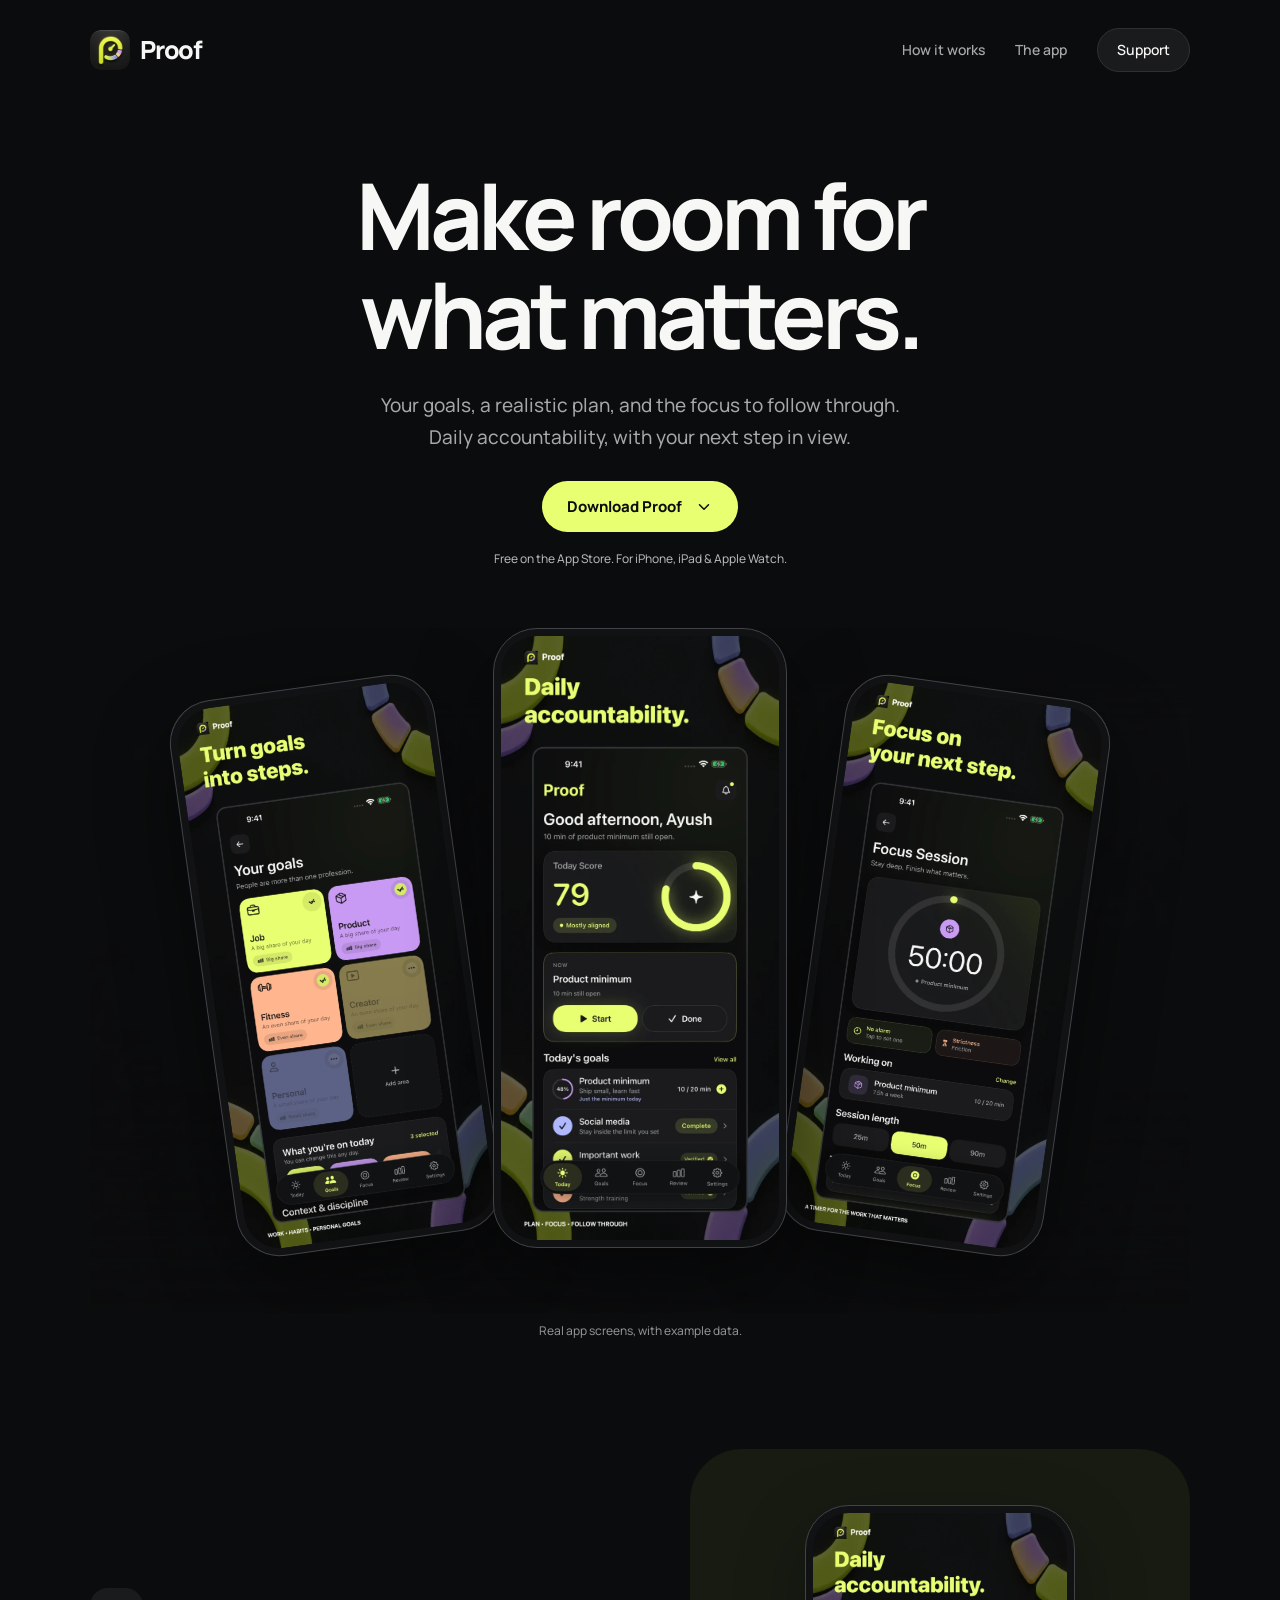
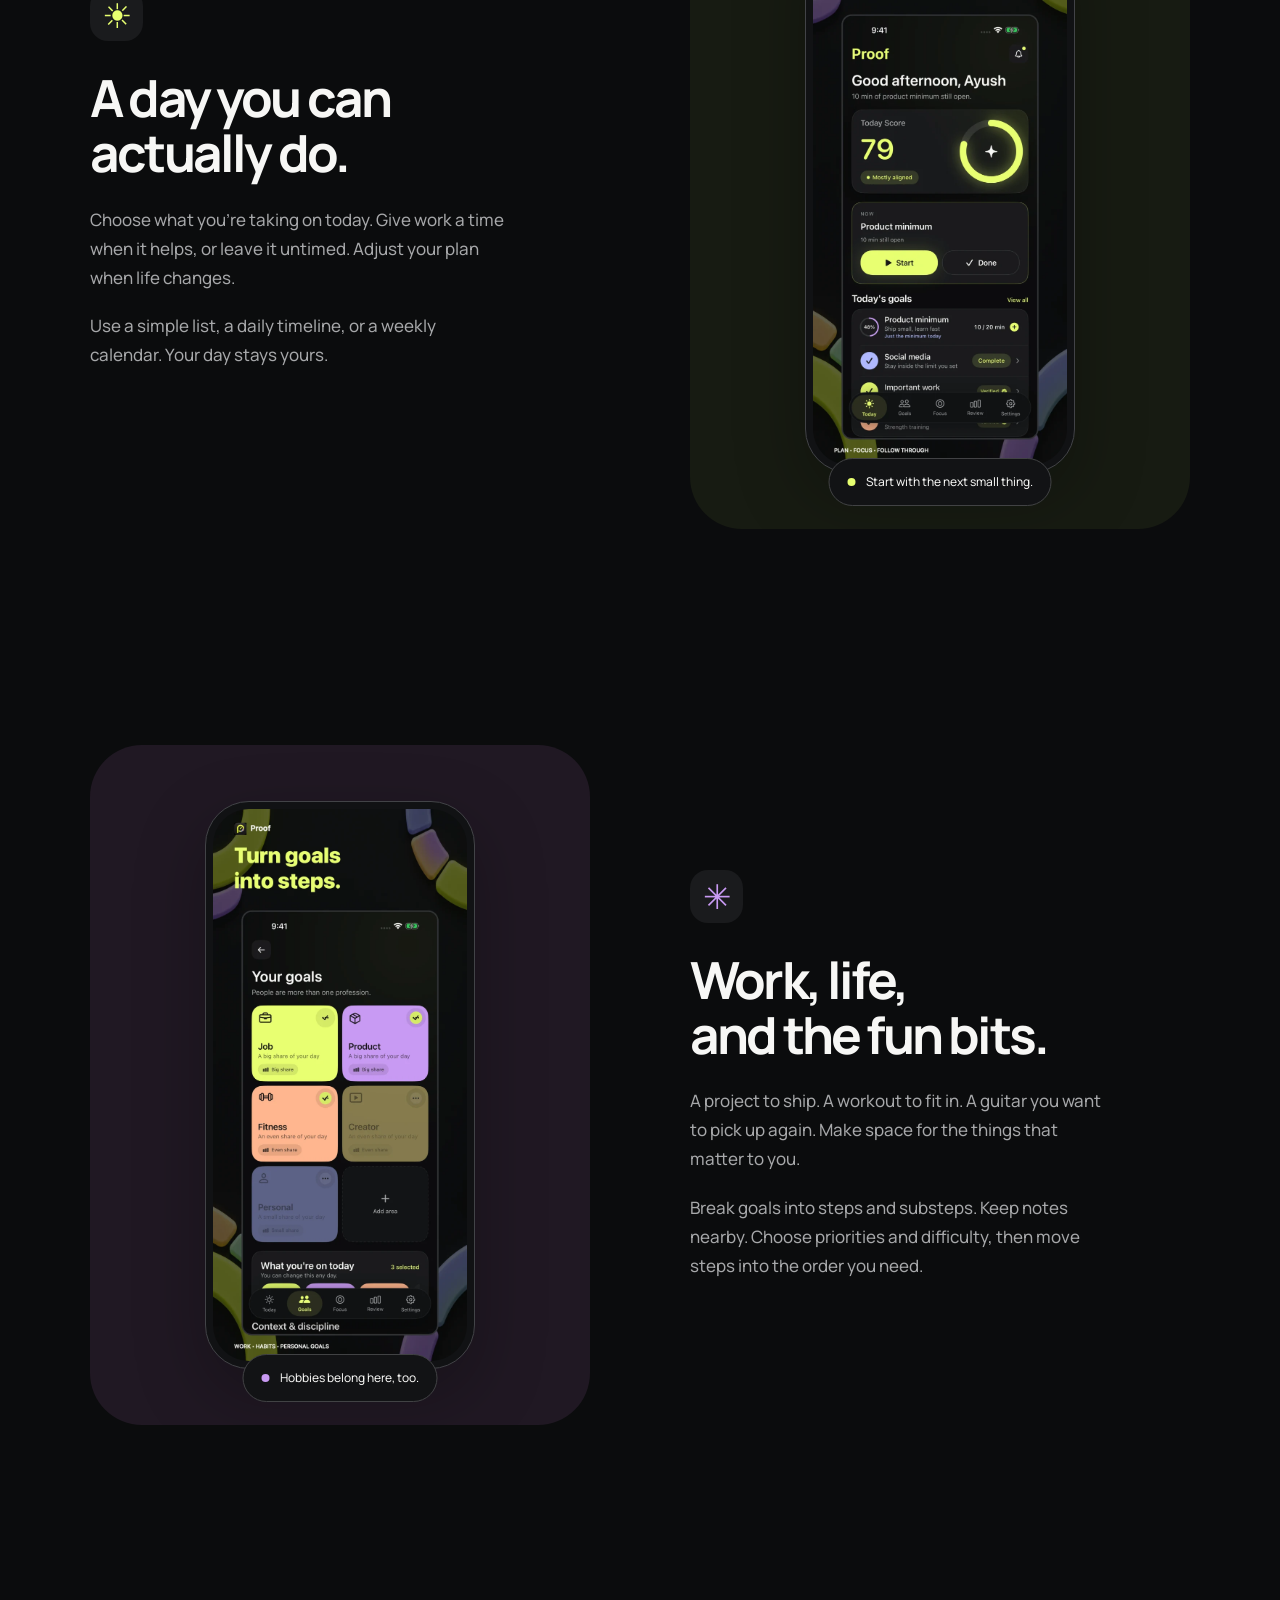
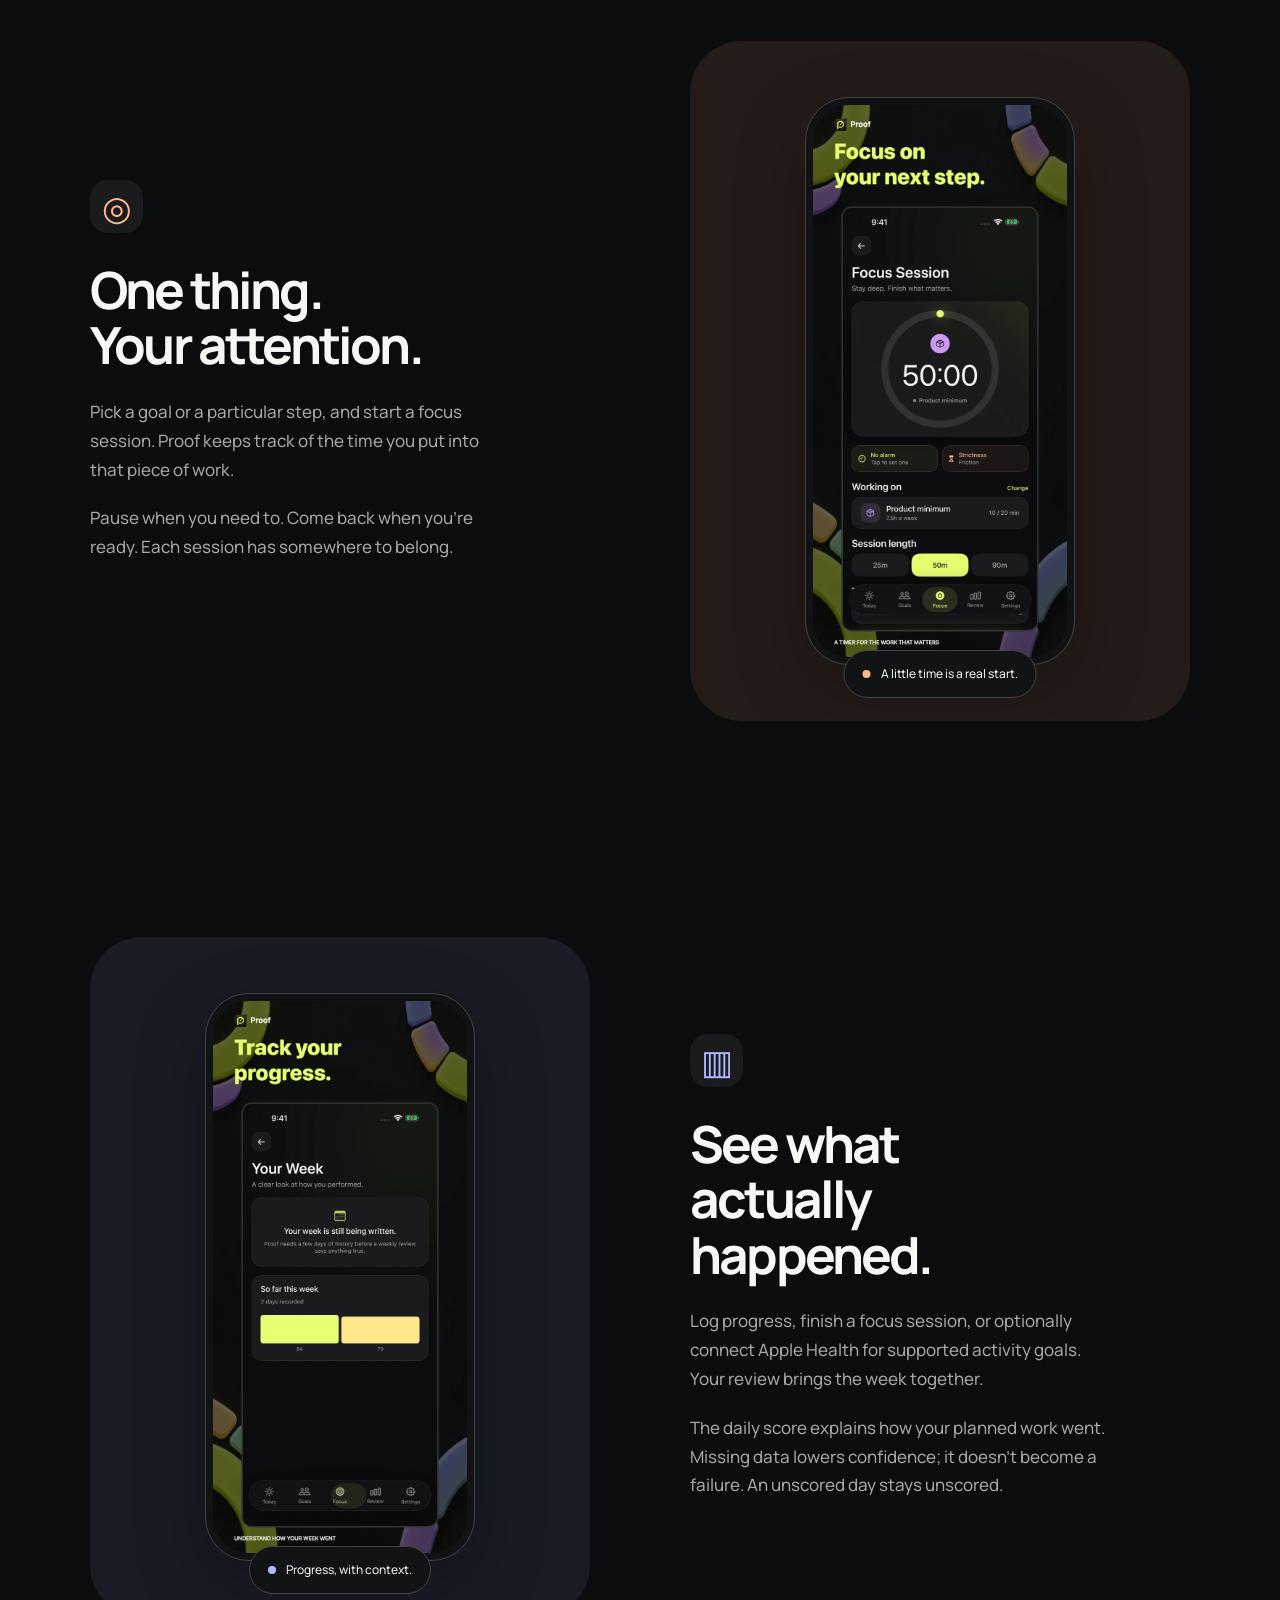
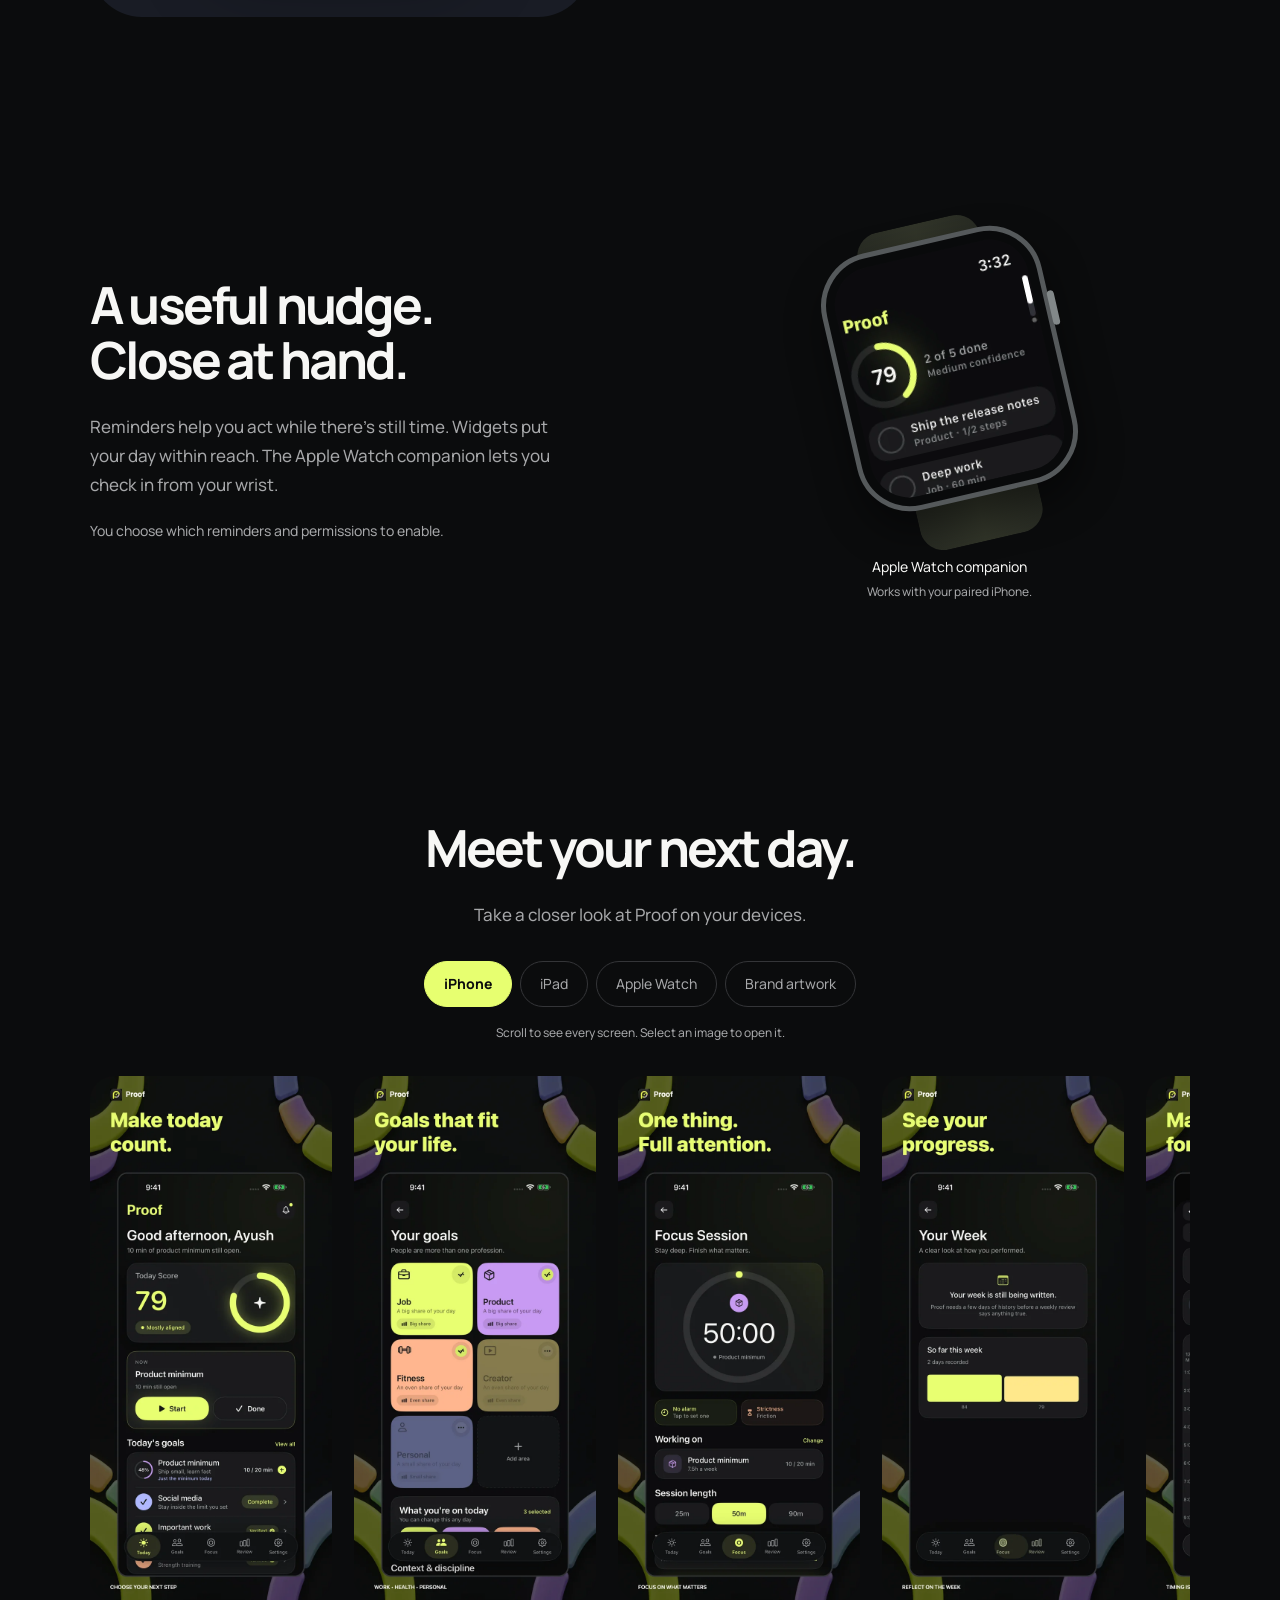
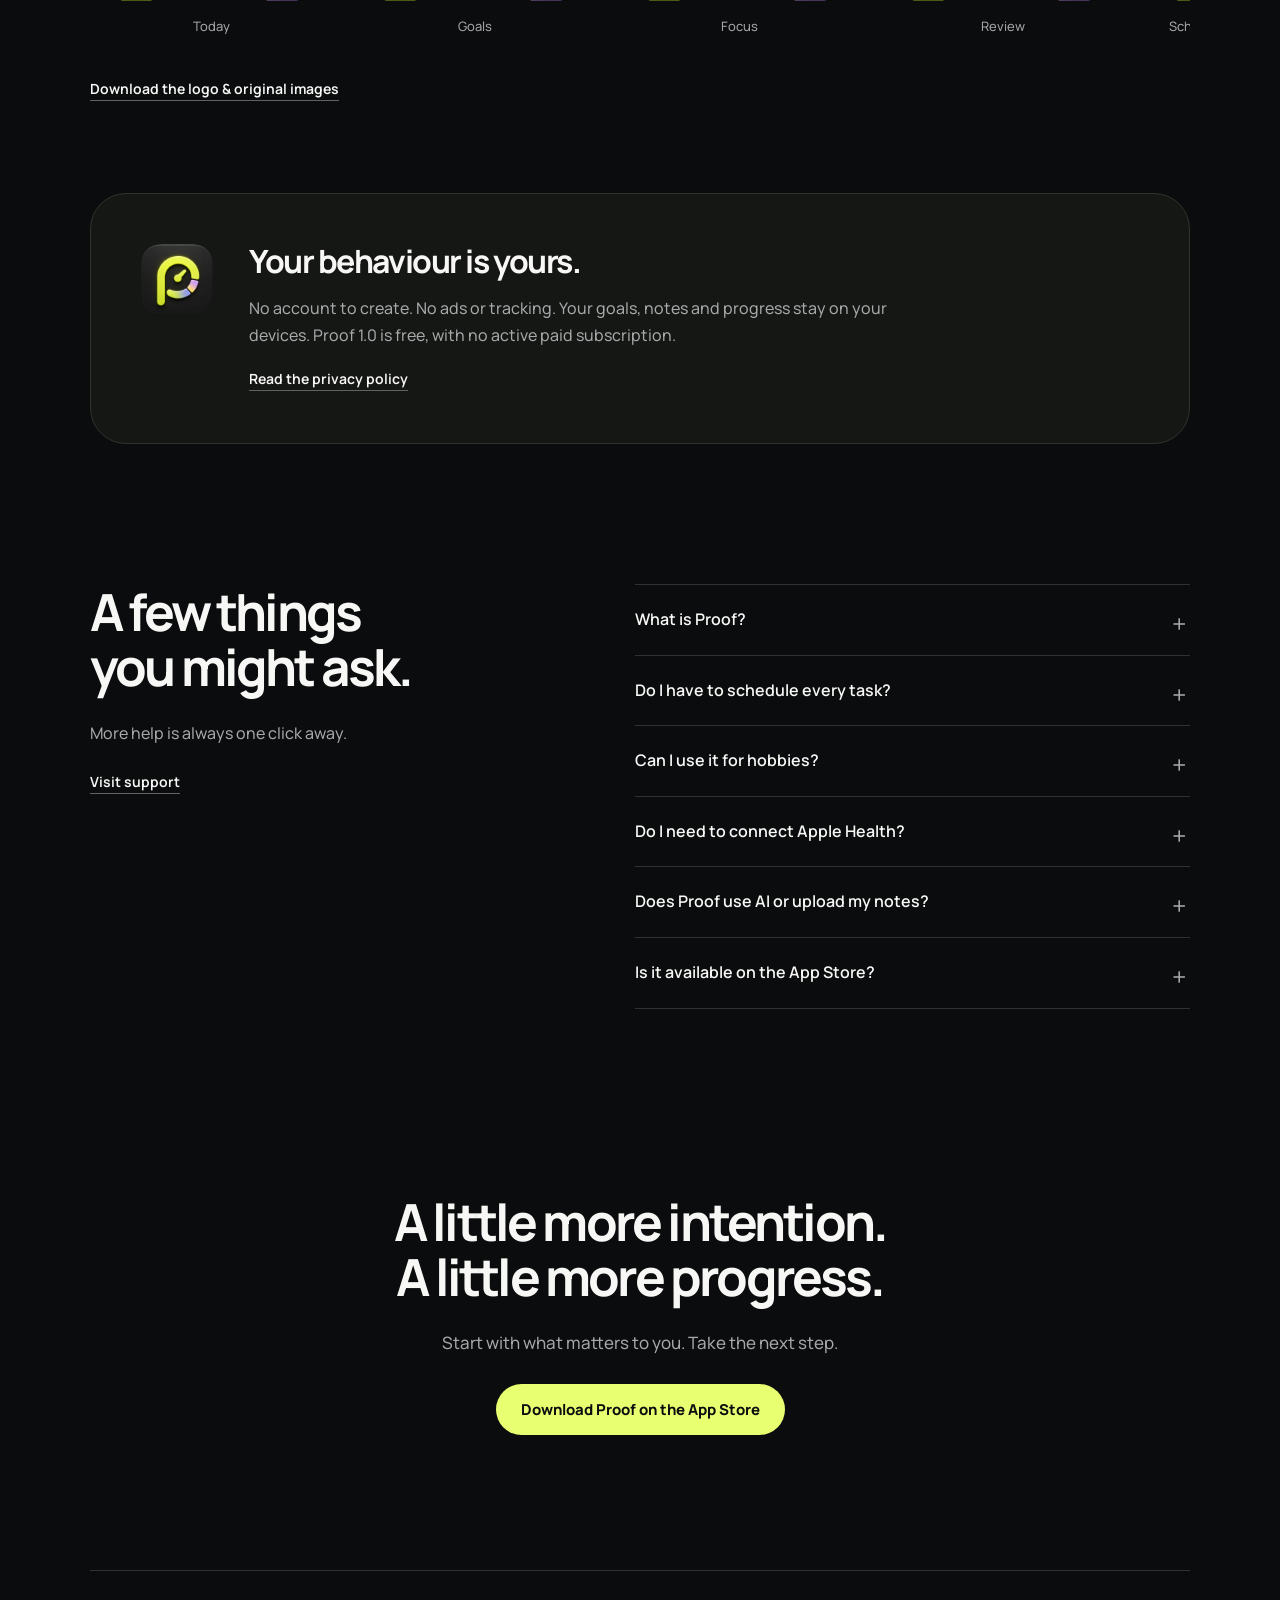
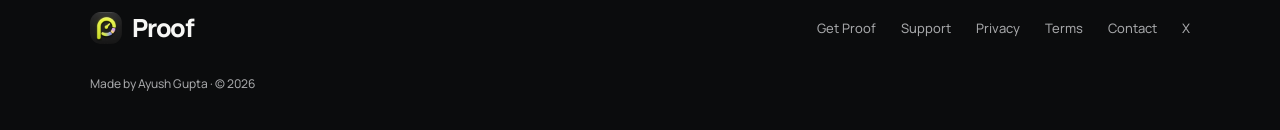
==== commit eb617163: "Connect live Proof App Store release and clarify daily accountability search metadata Signed-off-by:" ====
--- a/index.html
+++ b/index.html
@@ -4,16 +4,17 @@
     <meta charset="utf-8" />
     <meta name="viewport" content="width=device-width,initial-scale=1" />
     <meta name="theme-color" content="#0B0C0D" />
-    <title>Proof — Make room for what matters.</title>
+    <meta name="apple-itunes-app" content="app-id=6808937820" />
+    <title>Proof: Daily Accountability — Goal Planner & Habit Tracker</title>
     <meta
       name="description"
-      content="Goals, daily planning, focus sessions and useful nudges in one private app for iPhone, iPad and Apple Watch."
+      content="Proof is a daily accountability app with goal planning, habit tracking, a focus timer and useful reminders for iPhone, iPad and Apple Watch."
     />
     <link rel="canonical" href="https://proof.itsayush.dev/" />
-    <meta property="og:title" content="Proof — Make room for what matters." />
+    <meta property="og:title" content="Proof: Daily Accountability — Goal Planner & Habit Tracker" />
     <meta
       property="og:description"
-      content="Goals, daily planning, focus sessions and useful nudges in one private app for iPhone, iPad and Apple Watch."
+      content="Proof is a daily accountability app with goal planning, habit tracking, a focus timer and useful reminders for iPhone, iPad and Apple Watch."
     />
     <meta property="og:type" content="website" />
     <meta property="og:url" content="https://proof.itsayush.dev/" />
@@ -33,6 +34,7 @@
     />
     <link rel="stylesheet" href="/style.css" />
     <script defer src="/site.js"></script>
+    <script type="application/ld+json">{"@context": "https://schema.org", "@type": "SoftwareApplication", "name": "Proof: Daily Accountability", "applicationCategory": "ProductivityApplication", "operatingSystem": "iOS 18.0 or later; iPadOS 18.0 or later", "url": "https://proof.itsayush.dev/", "downloadUrl": "https://apps.apple.com/app/id6808937820", "description": "Daily accountability with goal planning, habit tracking, a focus timer, reminders and Apple Watch.", "offers": {"@type": "Offer", "price": "0", "priceCurrency": "USD"}, "author": {"@type": "Person", "name": "Ayush Gupta"}}</script>
   </head>
   <body>
     <a class="skip-link" href="#main">Skip to content</a>
@@ -52,15 +54,15 @@
           Your goals, a realistic plan, and the focus to follow through.<br
             class="desktop-break"
           />
-          Proof brings your next step into view.
+          Daily accountability, with your next step in view.
         </p>
-        <a class="button primary" href="#how-it-works"
-          >See how Proof works
+        <a class="button primary" href="https://apps.apple.com/app/id6808937820"
+          >Download Proof
           <svg width="18" height="18" viewBox="0 0 24 24" aria-hidden="true">
             <path d="m6 9 6 6 6-6" /></svg
         ></a>
         <p class="release-note">
-          For iPhone, iPad &amp; Apple Watch. App Store release coming soon.
+          Free on the App Store. For iPhone, iPad &amp; Apple Watch.
         </p>
         <div class="hero-stage">
           <img
@@ -502,9 +504,9 @@
           <details>
             <summary>Is it available on the App Store?</summary>
             <p>
-              Proof 1.0 has been submitted and is waiting for Apple’s review.
-              The App Store release is coming soon. It will be free, with no
-              active paid subscription.
+              Proof is available now on the App Store for iPhone and iPad, with
+              an Apple Watch companion. It is free, with no active paid
+              subscription. <a href="https://apps.apple.com/app/id6808937820">Download Proof</a>.
             </p>
           </details>
         </div>
@@ -512,7 +514,7 @@
       <section class="closing wrap">
         <h2>A little more intention.<br />A little more progress.</h2>
         <p>Start with what matters to you. Take the next step.</p>
-        <a class="button primary" href="/support.html">Get to know Proof</a>
+        <a class="button primary" href="https://apps.apple.com/app/id6808937820">Download Proof on the App Store</a>
       </section>
     </main>
     <footer class="site-footer wrap">
@@ -520,6 +522,7 @@
         ><img src="/assets/icon.webp" width="32" height="32" alt="" />Proof</a
       >
       <nav aria-label="Footer">
+        <a href="https://apps.apple.com/app/id6808937820">Get Proof</a>
         <a href="/support.html">Support</a><a href="/privacy.html">Privacy</a
         ><a href="/terms.html">Terms</a
         ><a href="mailto:ayushgml@gmail.com?subject=Proof%20support">Contact</a
